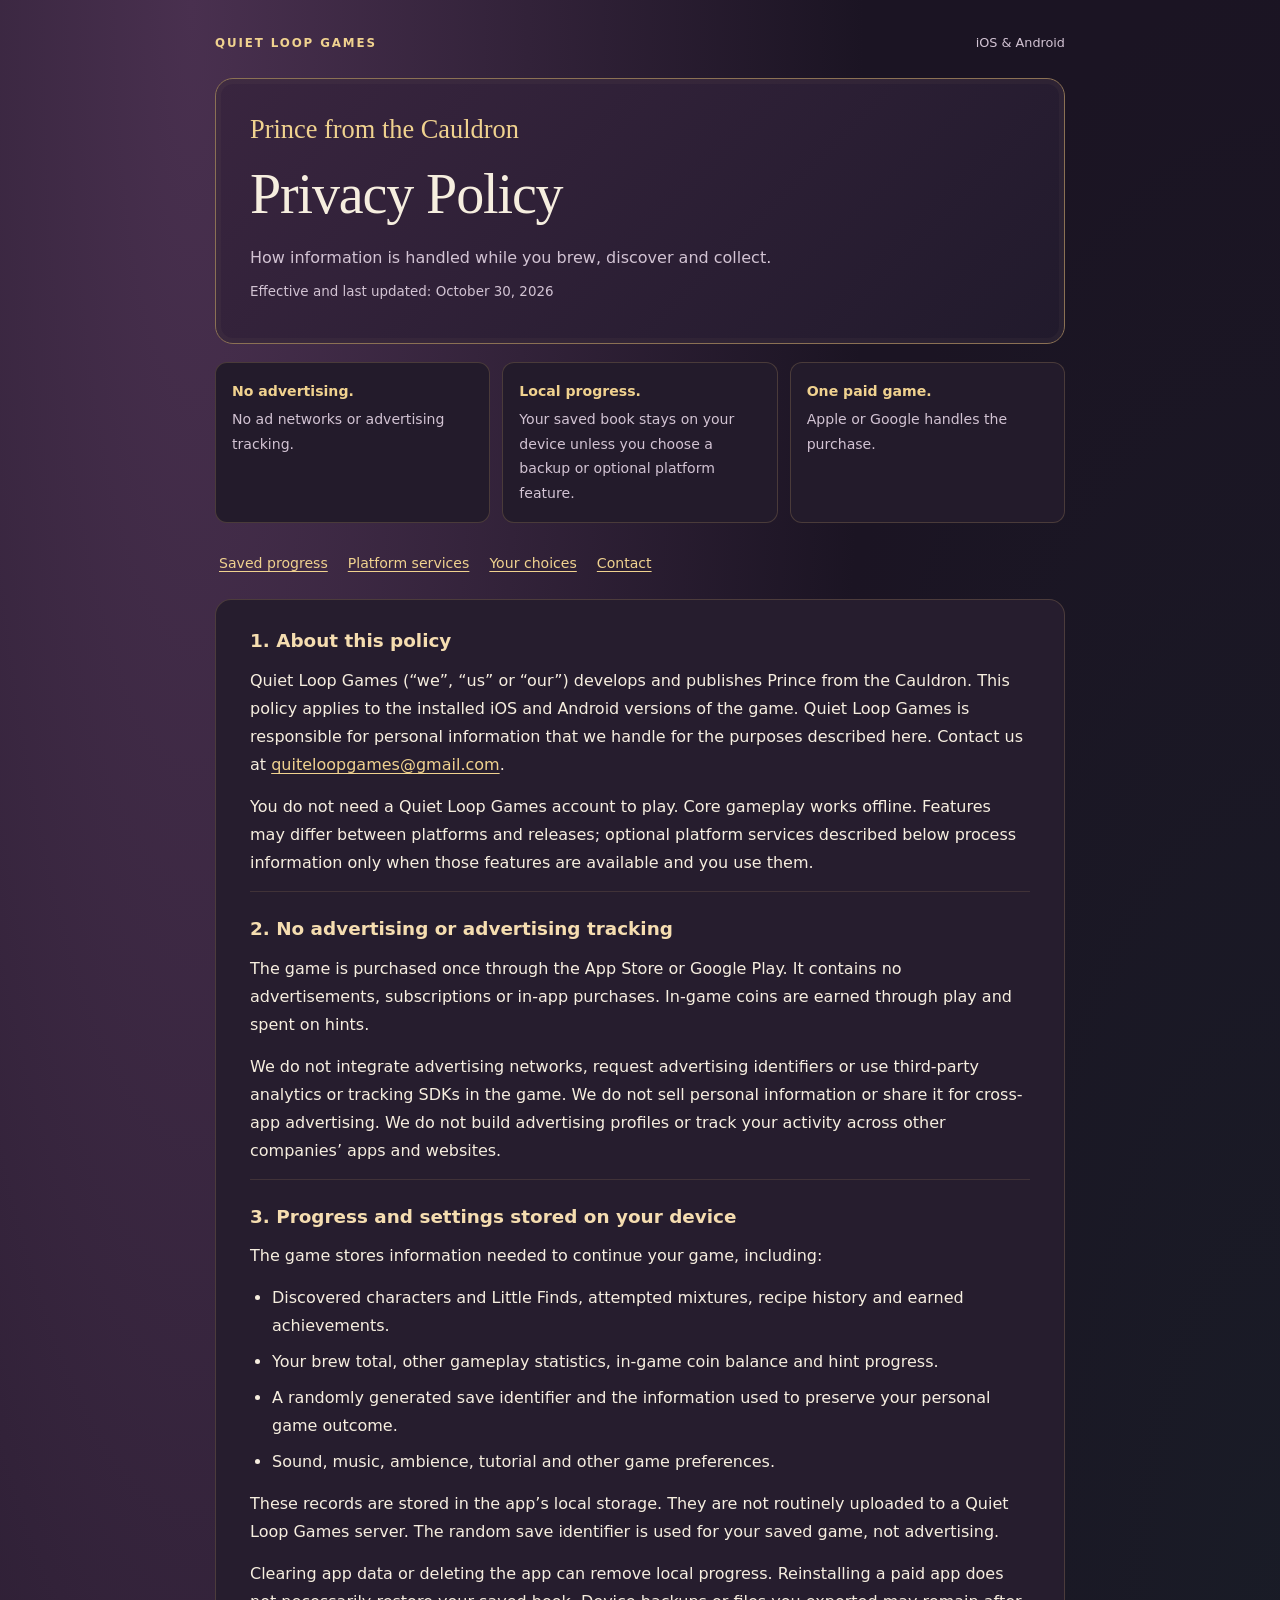
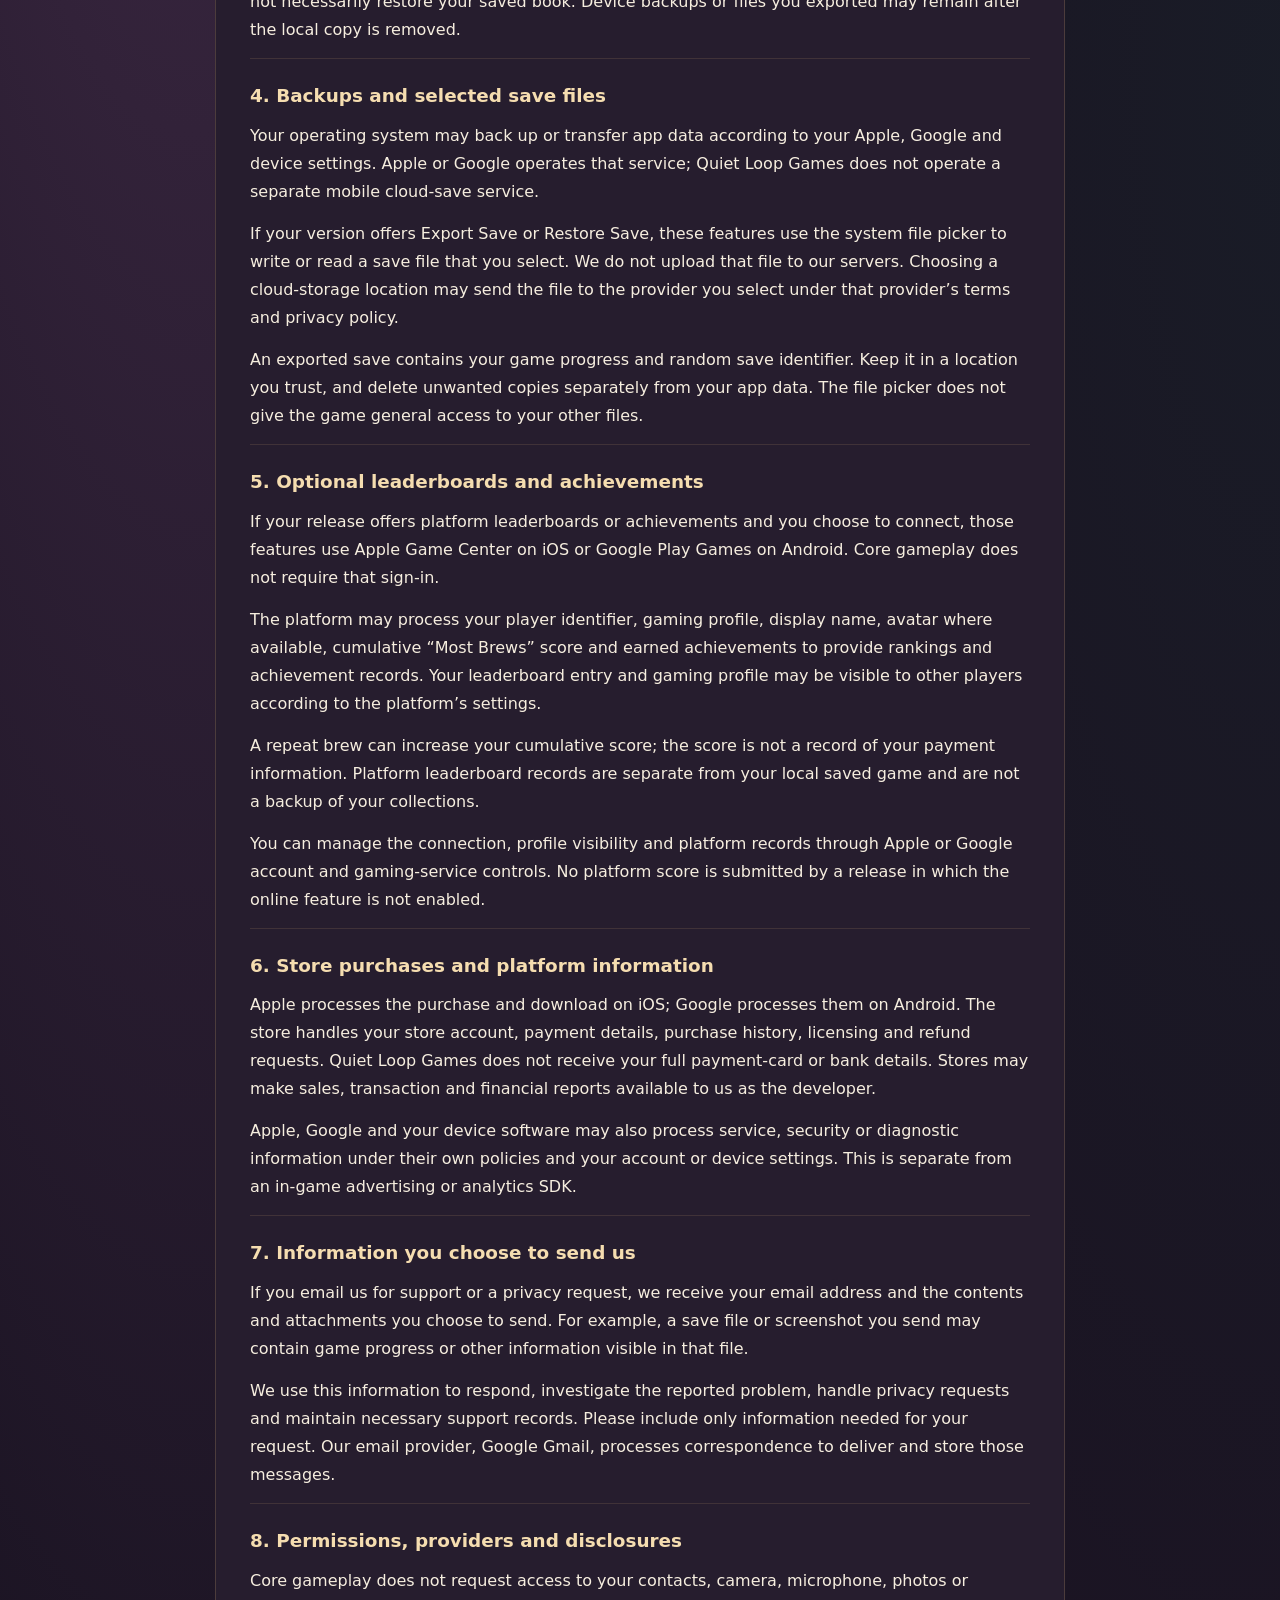
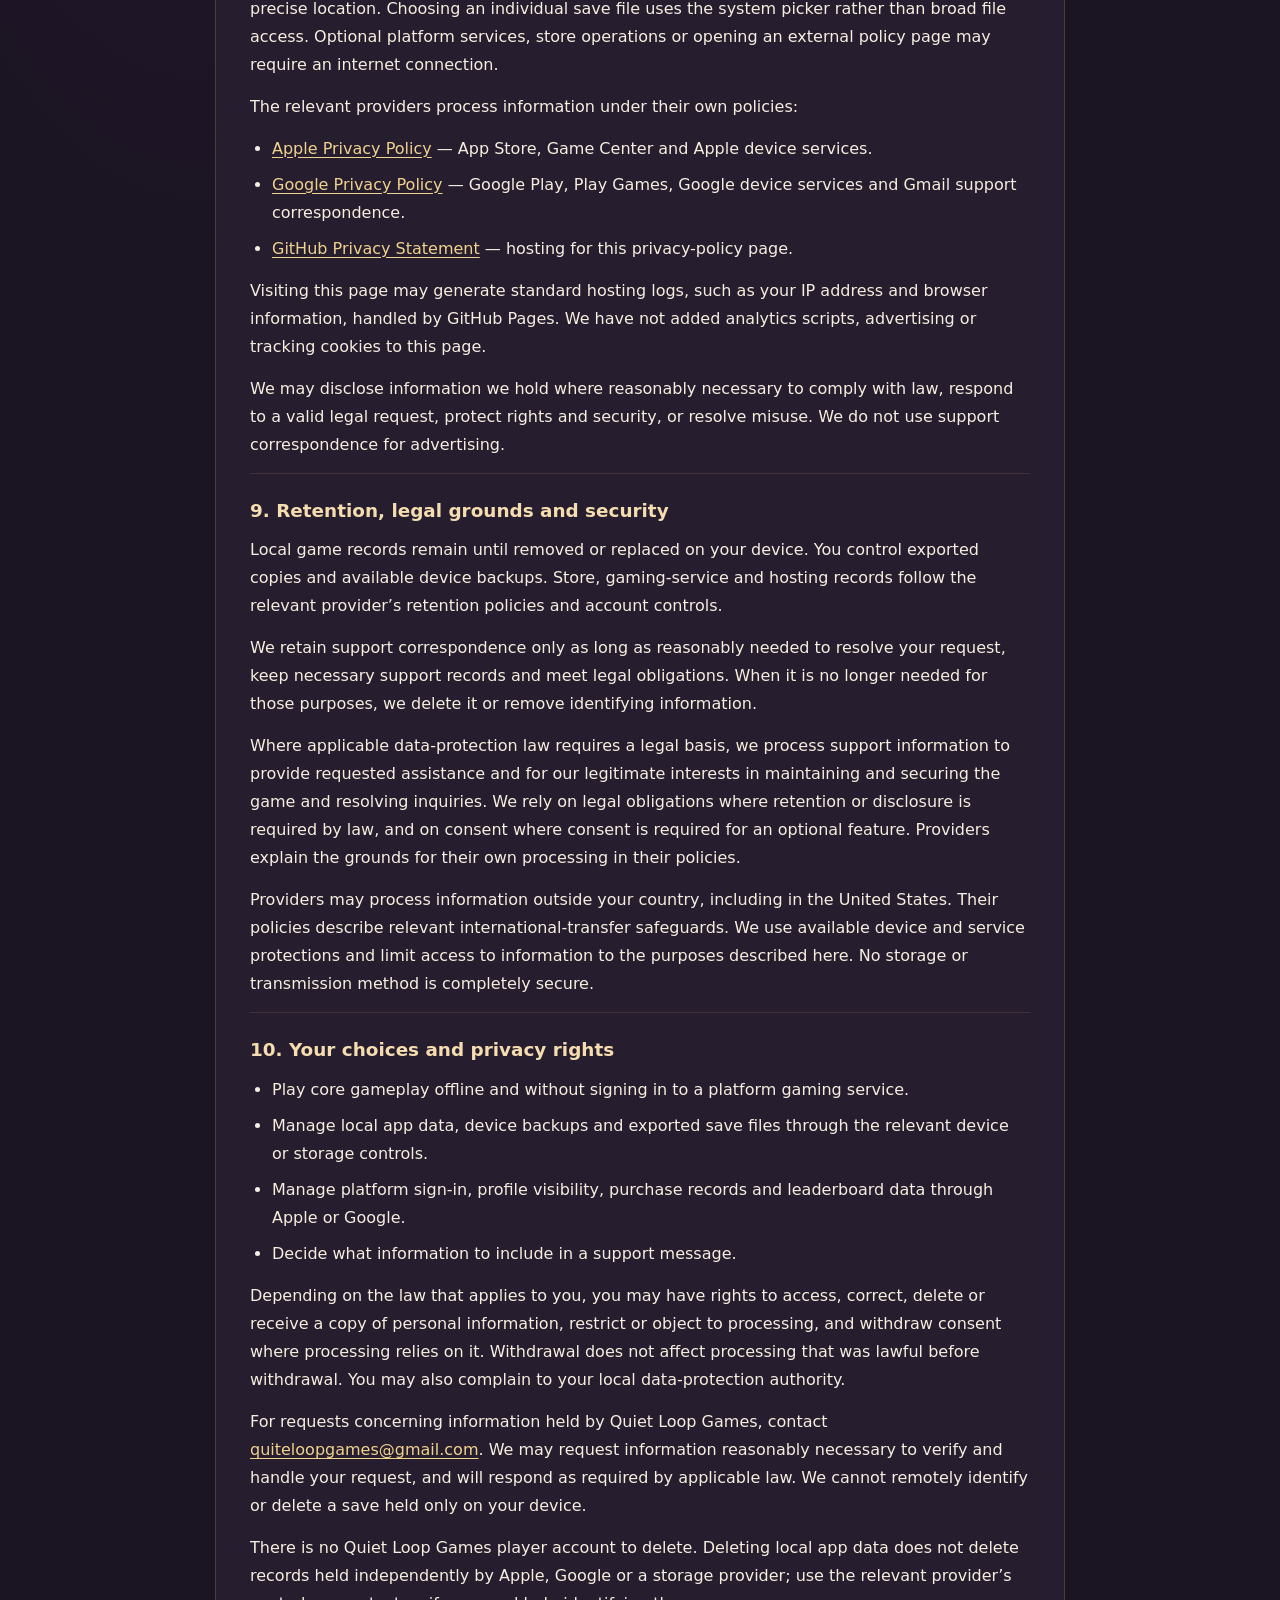
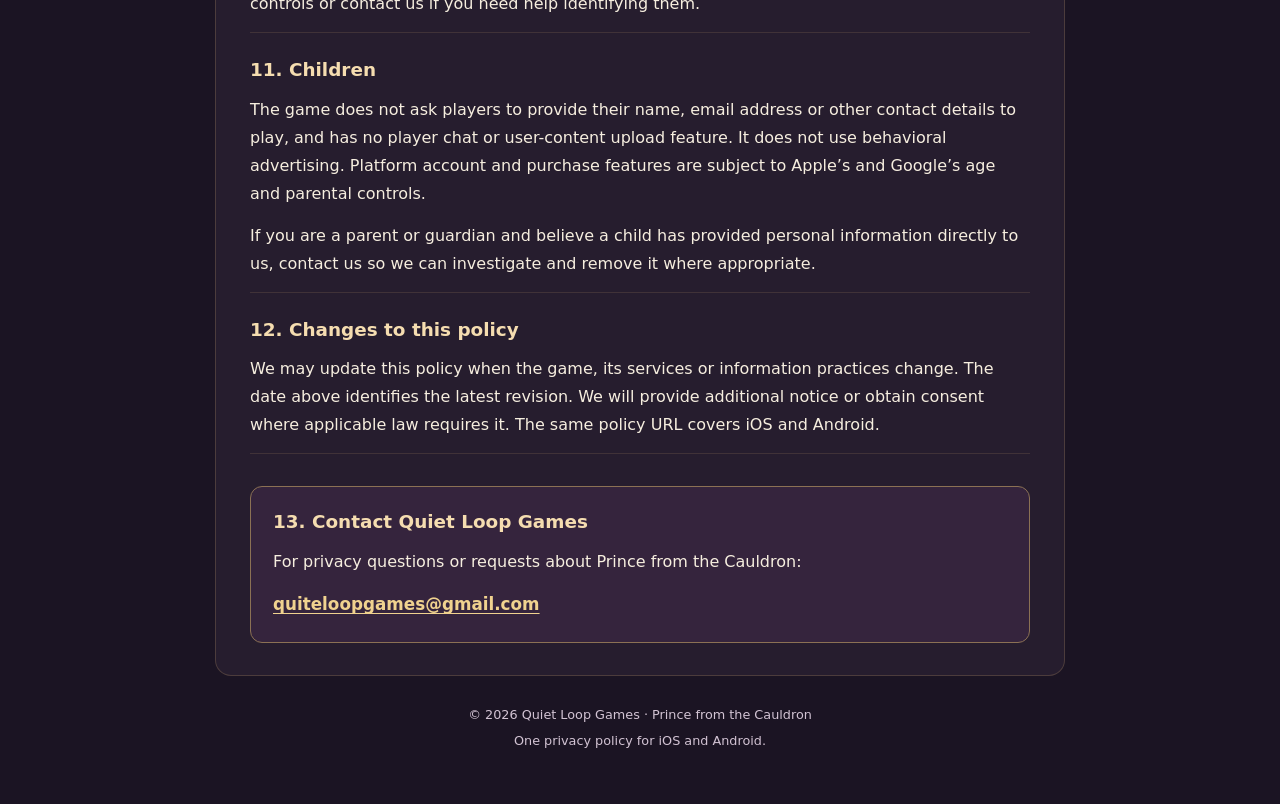
==== prince-from-the-cauldron/privacy/index.html @ 8b56355d "Add shared iOS and Android privacy policy for Prince from the Cauldron" ====
<!doctype html>
<html lang="en">
<head>
  <meta charset="utf-8">
  <meta name="viewport" content="width=device-width, initial-scale=1">
  <meta name="theme-color" content="#1b1423">
  <meta name="description" content="Privacy Policy for Prince from the Cauldron on iOS and Android by Quiet Loop Games. A paid, ad-free game with local progress and optional platform services.">
  <link rel="canonical" href="https://quietloopgames.github.io/prince-from-the-cauldron/privacy/">
  <title>Prince from the Cauldron — Privacy Policy</title>
  <style>
    :root{color-scheme:dark;--bg:#1b1423;--panel:#281c32;--ink:#f6eedf;--muted:#d2c3d3;--gold:#f0d28f;--line:#8b7154;font-family:system-ui,-apple-system,BlinkMacSystemFont,"Segoe UI",sans-serif;font-synthesis:none}
    *{box-sizing:border-box}html{scroll-behavior:smooth;scroll-padding-top:20px}body{margin:0;background:radial-gradient(ellipse at 15% 0,#49304f 0,transparent 42rem),radial-gradient(ellipse at 100% 30%,#123b3533 0,transparent 35rem),var(--bg);color:var(--ink);line-height:1.75}
    a{color:var(--gold);text-underline-offset:.2em;overflow-wrap:anywhere}a:hover{color:#fff1ca}a:focus-visible{outline:3px solid #9ce7cc;outline-offset:5px;border-radius:3px}.skip{position:absolute;top:8px;left:16px;transform:translateY(-170%);padding:8px 14px;background:var(--panel);z-index:2}.skip:focus{transform:translateY(0)}
    main{width:min(850px,calc(100% - 32px));margin:auto;padding:32px 0 48px}.top{display:flex;justify-content:space-between;align-items:center;gap:16px;margin-bottom:24px}.studio{font-size:.74rem;letter-spacing:.16em;font-weight:750;text-decoration:none}.platform{color:var(--muted);font-size:.8rem;white-space:nowrap}
    header{padding:32px 34px;border:1px solid var(--line);border-radius:18px;background:linear-gradient(135deg,#39253f,#211a2c);box-shadow:inset 0 0 0 5px #f0d28f08}.game{font-family:Georgia,"Times New Roman",serif;font-size:clamp(1.2rem,4.5vw,1.65rem);color:var(--gold);margin:0 0 16px;line-height:1.4}h1{font-family:Georgia,"Times New Roman",serif;font-size:clamp(2.1rem,7vw,3.5rem);font-weight:500;line-height:1.1;margin:0 0 18px;letter-spacing:-.02em}header p{margin:8px 0;color:var(--muted)}.meta{font-size:.84rem}.summary{display:grid;grid-template-columns:repeat(3,1fr);gap:12px;margin:18px 0}.summary p{margin:0;padding:16px;border:1px solid #8b715460;border-radius:12px;background:#231b2b;color:var(--muted);font-size:.88rem}.summary strong{display:block;color:var(--gold);margin-bottom:3px}
    nav{display:flex;flex-wrap:wrap;gap:6px 20px;padding:10px 4px 24px;font-size:.88rem}article{padding:4px 34px 32px;border:1px solid #8b715460;border-radius:16px;background:#261d2e}section{padding-top:24px}section+section{margin-top:8px;border-top:1px solid #8b715440}h2{color:#f5ddb0;font-size:1.15rem;line-height:1.45;margin:0 0 12px}p,ul{margin:0 0 14px}ul{padding-left:22px}li{margin-bottom:8px}.note{padding:15px 18px;border-left:3px solid #8bceb7;background:#19372d80;border-radius:0 8px 8px 0}.contact{margin-top:8px;padding:22px;border:1px solid var(--line);border-radius:12px;background:#35243d}.email{font-size:1.05rem;font-weight:700}footer{font-size:.8rem;color:var(--muted);text-align:center;padding:24px 0 0}footer p{margin:4px 0}
    @media(max-width:560px){main{padding-top:20px}.top{align-items:flex-start}.studio{font-size:.65rem;letter-spacing:.11em}.platform{font-size:.72rem}header{padding:26px 22px}.summary{grid-template-columns:1fr;gap:8px}.summary p{padding:12px 16px}.summary strong{display:inline;margin-right:6px}article{padding:0 22px 26px}.contact{padding:18px}}
    @media(prefers-reduced-motion:reduce){html{scroll-behavior:auto}}
    @media print{:root{color-scheme:light}body{background:#fff;color:#111}main{width:100%;padding:0}header,article,.summary p,.contact{background:#fff;border-color:#777;box-shadow:none}h1,h2,a,.game,.summary strong,header p,.summary p,footer,.platform{color:#111}nav,.skip{display:none}.note{background:#fff;border-color:#777}section{break-inside:avoid}}
  </style>
</head>
<body>
<a class="skip" href="#content">Skip to policy</a>
<main>
  <div class="top"><a class="studio" href="https://quietloopgames.github.io/">QUIET LOOP GAMES</a><span class="platform">iOS &amp; Android</span></div>
  <header>
    <p class="game">Prince from the Cauldron</p>
    <h1>Privacy Policy</h1>
    <p>How information is handled while you brew, discover and collect.</p>
    <p class="meta">Effective and last updated: <time datetime="2026-10-30">October 30, 2026</time></p>
  </header>
  <div class="summary" aria-label="Privacy at a glance">
    <p><strong>No advertising.</strong>No ad networks or advertising tracking.</p>
    <p><strong>Local progress.</strong>Your saved book stays on your device unless you choose a backup or optional platform feature.</p>
    <p><strong>One paid game.</strong>Apple or Google handles the purchase.</p>
  </div>
  <nav aria-label="Policy topics">
    <a href="#local">Saved progress</a><a href="#platforms">Platform services</a><a href="#choices">Your choices</a><a href="#contact">Contact</a>
  </nav>
  <article id="content">
    <section id="scope">
      <h2>1. About this policy</h2>
      <p>Quiet Loop Games (“we”, “us” or “our”) develops and publishes Prince from the Cauldron. This policy applies to the installed iOS and Android versions of the game. Quiet Loop Games is responsible for personal information that we handle for the purposes described here. Contact us at <a href="mailto:quiteloopgames@gmail.com">quiteloopgames@gmail.com</a>.</p>
      <p>You do not need a Quiet Loop Games account to play. Core gameplay works offline. Features may differ between platforms and releases; optional platform services described below process information only when those features are available and you use them.</p>
    </section>
    <section id="ads">
      <h2>2. No advertising or advertising tracking</h2>
      <p>The game is purchased once through the App Store or Google Play. It contains no advertisements, subscriptions or in-app purchases. In-game coins are earned through play and spent on hints.</p>
      <p>We do not integrate advertising networks, request advertising identifiers or use third-party analytics or tracking SDKs in the game. We do not sell personal information or share it for cross-app advertising. We do not build advertising profiles or track your activity across other companies’ apps and websites.</p>
    </section>
    <section id="local">
      <h2>3. Progress and settings stored on your device</h2>
      <p>The game stores information needed to continue your game, including:</p>
      <ul>
        <li>Discovered characters and Little Finds, attempted mixtures, recipe history and earned achievements.</li>
        <li>Your brew total, other gameplay statistics, in-game coin balance and hint progress.</li>
        <li>A randomly generated save identifier and the information used to preserve your personal game outcome.</li>
        <li>Sound, music, ambience, tutorial and other game preferences.</li>
      </ul>
      <p>These records are stored in the app’s local storage. They are not routinely uploaded to a Quiet Loop Games server. The random save identifier is used for your saved game, not advertising.</p>
      <p>Clearing app data or deleting the app can remove local progress. Reinstalling a paid app does not necessarily restore your saved book. Device backups or files you exported may remain after the local copy is removed.</p>
    </section>
    <section id="backups">
      <h2>4. Backups and selected save files</h2>
      <p>Your operating system may back up or transfer app data according to your Apple, Google and device settings. Apple or Google operates that service; Quiet Loop Games does not operate a separate mobile cloud-save service.</p>
      <p>If your version offers Export Save or Restore Save, these features use the system file picker to write or read a save file that you select. We do not upload that file to our servers. Choosing a cloud-storage location may send the file to the provider you select under that provider’s terms and privacy policy.</p>
      <p>An exported save contains your game progress and random save identifier. Keep it in a location you trust, and delete unwanted copies separately from your app data. The file picker does not give the game general access to your other files.</p>
    </section>
    <section id="platforms">
      <h2>5. Optional leaderboards and achievements</h2>
      <p>If your release offers platform leaderboards or achievements and you choose to connect, those features use Apple Game Center on iOS or Google Play Games on Android. Core gameplay does not require that sign-in.</p>
      <p>The platform may process your player identifier, gaming profile, display name, avatar where available, cumulative “Most Brews” score and earned achievements to provide rankings and achievement records. Your leaderboard entry and gaming profile may be visible to other players according to the platform’s settings.</p>
      <p>A repeat brew can increase your cumulative score; the score is not a record of your payment information. Platform leaderboard records are separate from your local saved game and are not a backup of your collections.</p>
      <p>You can manage the connection, profile visibility and platform records through Apple or Google account and gaming-service controls. No platform score is submitted by a release in which the online feature is not enabled.</p>
    </section>
    <section id="purchases">
      <h2>6. Store purchases and platform information</h2>
      <p>Apple processes the purchase and download on iOS; Google processes them on Android. The store handles your store account, payment details, purchase history, licensing and refund requests. Quiet Loop Games does not receive your full payment-card or bank details. Stores may make sales, transaction and financial reports available to us as the developer.</p>
      <p>Apple, Google and your device software may also process service, security or diagnostic information under their own policies and your account or device settings. This is separate from an in-game advertising or analytics SDK.</p>
    </section>
    <section id="support">
      <h2>7. Information you choose to send us</h2>
      <p>If you email us for support or a privacy request, we receive your email address and the contents and attachments you choose to send. For example, a save file or screenshot you send may contain game progress or other information visible in that file.</p>
      <p>We use this information to respond, investigate the reported problem, handle privacy requests and maintain necessary support records. Please include only information needed for your request. Our email provider, Google Gmail, processes correspondence to deliver and store those messages.</p>
    </section>
    <section id="providers">
      <h2>8. Permissions, providers and disclosures</h2>
      <p>Core gameplay does not request access to your contacts, camera, microphone, photos or precise location. Choosing an individual save file uses the system picker rather than broad file access. Optional platform services, store operations or opening an external policy page may require an internet connection.</p>
      <p>The relevant providers process information under their own policies:</p>
      <ul>
        <li><a href="https://www.apple.com/legal/privacy/">Apple Privacy Policy</a> — App Store, Game Center and Apple device services.</li>
        <li><a href="https://policies.google.com/privacy">Google Privacy Policy</a> — Google Play, Play Games, Google device services and Gmail support correspondence.</li>
        <li><a href="https://docs.github.com/en/site-policy/privacy-policies/github-general-privacy-statement">GitHub Privacy Statement</a> — hosting for this privacy-policy page.</li>
      </ul>
      <p>Visiting this page may generate standard hosting logs, such as your IP address and browser information, handled by GitHub Pages. We have not added analytics scripts, advertising or tracking cookies to this page.</p>
      <p>We may disclose information we hold where reasonably necessary to comply with law, respond to a valid legal request, protect rights and security, or resolve misuse. We do not use support correspondence for advertising.</p>
    </section>
    <section id="retention">
      <h2>9. Retention, legal grounds and security</h2>
      <p>Local game records remain until removed or replaced on your device. You control exported copies and available device backups. Store, gaming-service and hosting records follow the relevant provider’s retention policies and account controls.</p>
      <p>We retain support correspondence only as long as reasonably needed to resolve your request, keep necessary support records and meet legal obligations. When it is no longer needed for those purposes, we delete it or remove identifying information.</p>
      <p>Where applicable data-protection law requires a legal basis, we process support information to provide requested assistance and for our legitimate interests in maintaining and securing the game and resolving inquiries. We rely on legal obligations where retention or disclosure is required by law, and on consent where consent is required for an optional feature. Providers explain the grounds for their own processing in their policies.</p>
      <p>Providers may process information outside your country, including in the United States. Their policies describe relevant international-transfer safeguards. We use available device and service protections and limit access to information to the purposes described here. No storage or transmission method is completely secure.</p>
    </section>
    <section id="choices">
      <h2>10. Your choices and privacy rights</h2>
      <ul>
        <li>Play core gameplay offline and without signing in to a platform gaming service.</li>
        <li>Manage local app data, device backups and exported save files through the relevant device or storage controls.</li>
        <li>Manage platform sign-in, profile visibility, purchase records and leaderboard data through Apple or Google.</li>
        <li>Decide what information to include in a support message.</li>
      </ul>
      <p>Depending on the law that applies to you, you may have rights to access, correct, delete or receive a copy of personal information, restrict or object to processing, and withdraw consent where processing relies on it. Withdrawal does not affect processing that was lawful before withdrawal. You may also complain to your local data-protection authority.</p>
      <p>For requests concerning information held by Quiet Loop Games, contact <a href="mailto:quiteloopgames@gmail.com?subject=Prince%20from%20the%20Cauldron%20Privacy%20Request">quiteloopgames@gmail.com</a>. We may request information reasonably necessary to verify and handle your request, and will respond as required by applicable law. We cannot remotely identify or delete a save held only on your device.</p>
      <p>There is no Quiet Loop Games player account to delete. Deleting local app data does not delete records held independently by Apple, Google or a storage provider; use the relevant provider’s controls or contact us if you need help identifying them.</p>
    </section>
    <section id="children">
      <h2>11. Children</h2>
      <p>The game does not ask players to provide their name, email address or other contact details to play, and has no player chat or user-content upload feature. It does not use behavioral advertising. Platform account and purchase features are subject to Apple’s and Google’s age and parental controls.</p>
      <p>If you are a parent or guardian and believe a child has provided personal information directly to us, contact us so we can investigate and remove it where appropriate.</p>
    </section>
    <section id="changes">
      <h2>12. Changes to this policy</h2>
      <p>We may update this policy when the game, its services or information practices change. The date above identifies the latest revision. We will provide additional notice or obtain consent where applicable law requires it. The same policy URL covers iOS and Android.</p>
    </section>
    <section id="contact">
      <div class="contact">
        <h2>13. Contact Quiet Loop Games</h2>
        <p>For privacy questions or requests about Prince from the Cauldron:</p>
        <a class="email" href="mailto:quiteloopgames@gmail.com?subject=Prince%20from%20the%20Cauldron%20Privacy%20Request">quiteloopgames@gmail.com</a>
      </div>
    </section>
  </article>
  <footer>
    <p>© 2026 Quiet Loop Games · Prince from the Cauldron</p>
    <p>One privacy policy for iOS and Android.</p>
  </footer>
</main>
</body>
</html>
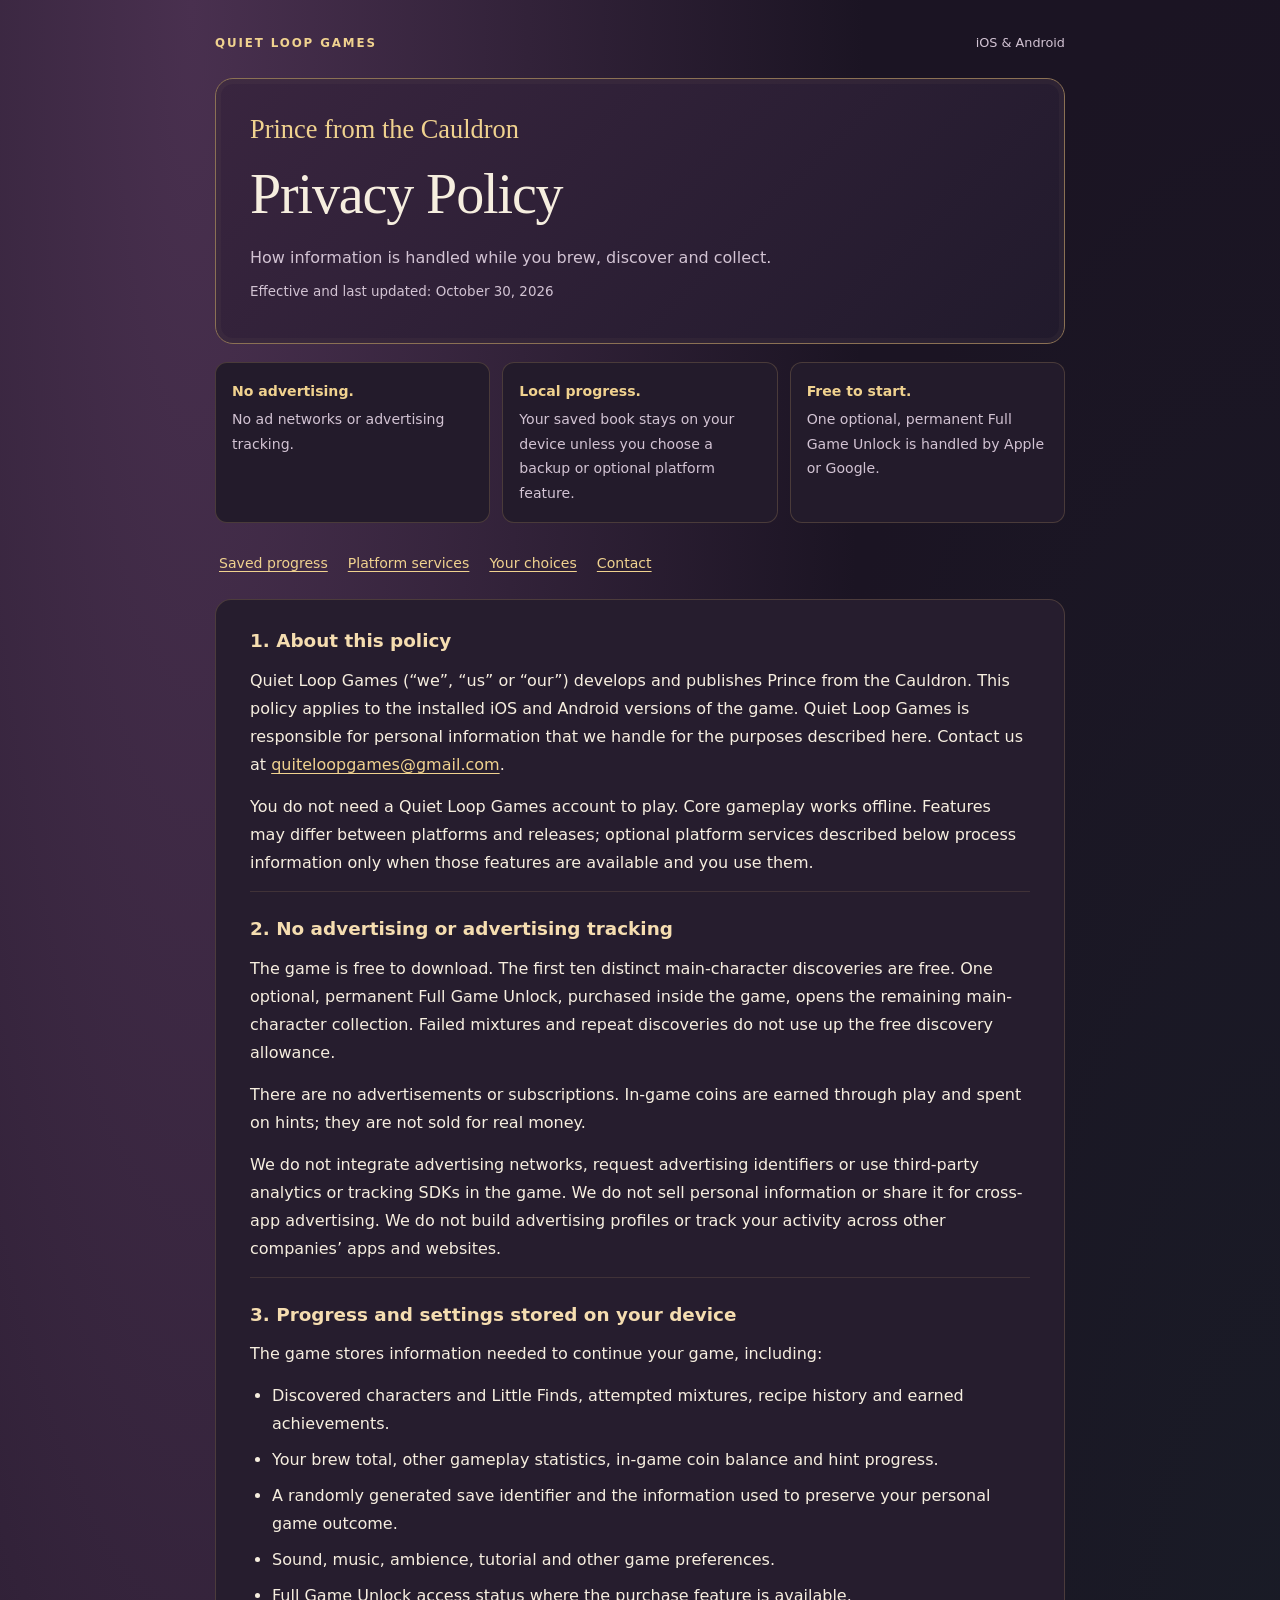
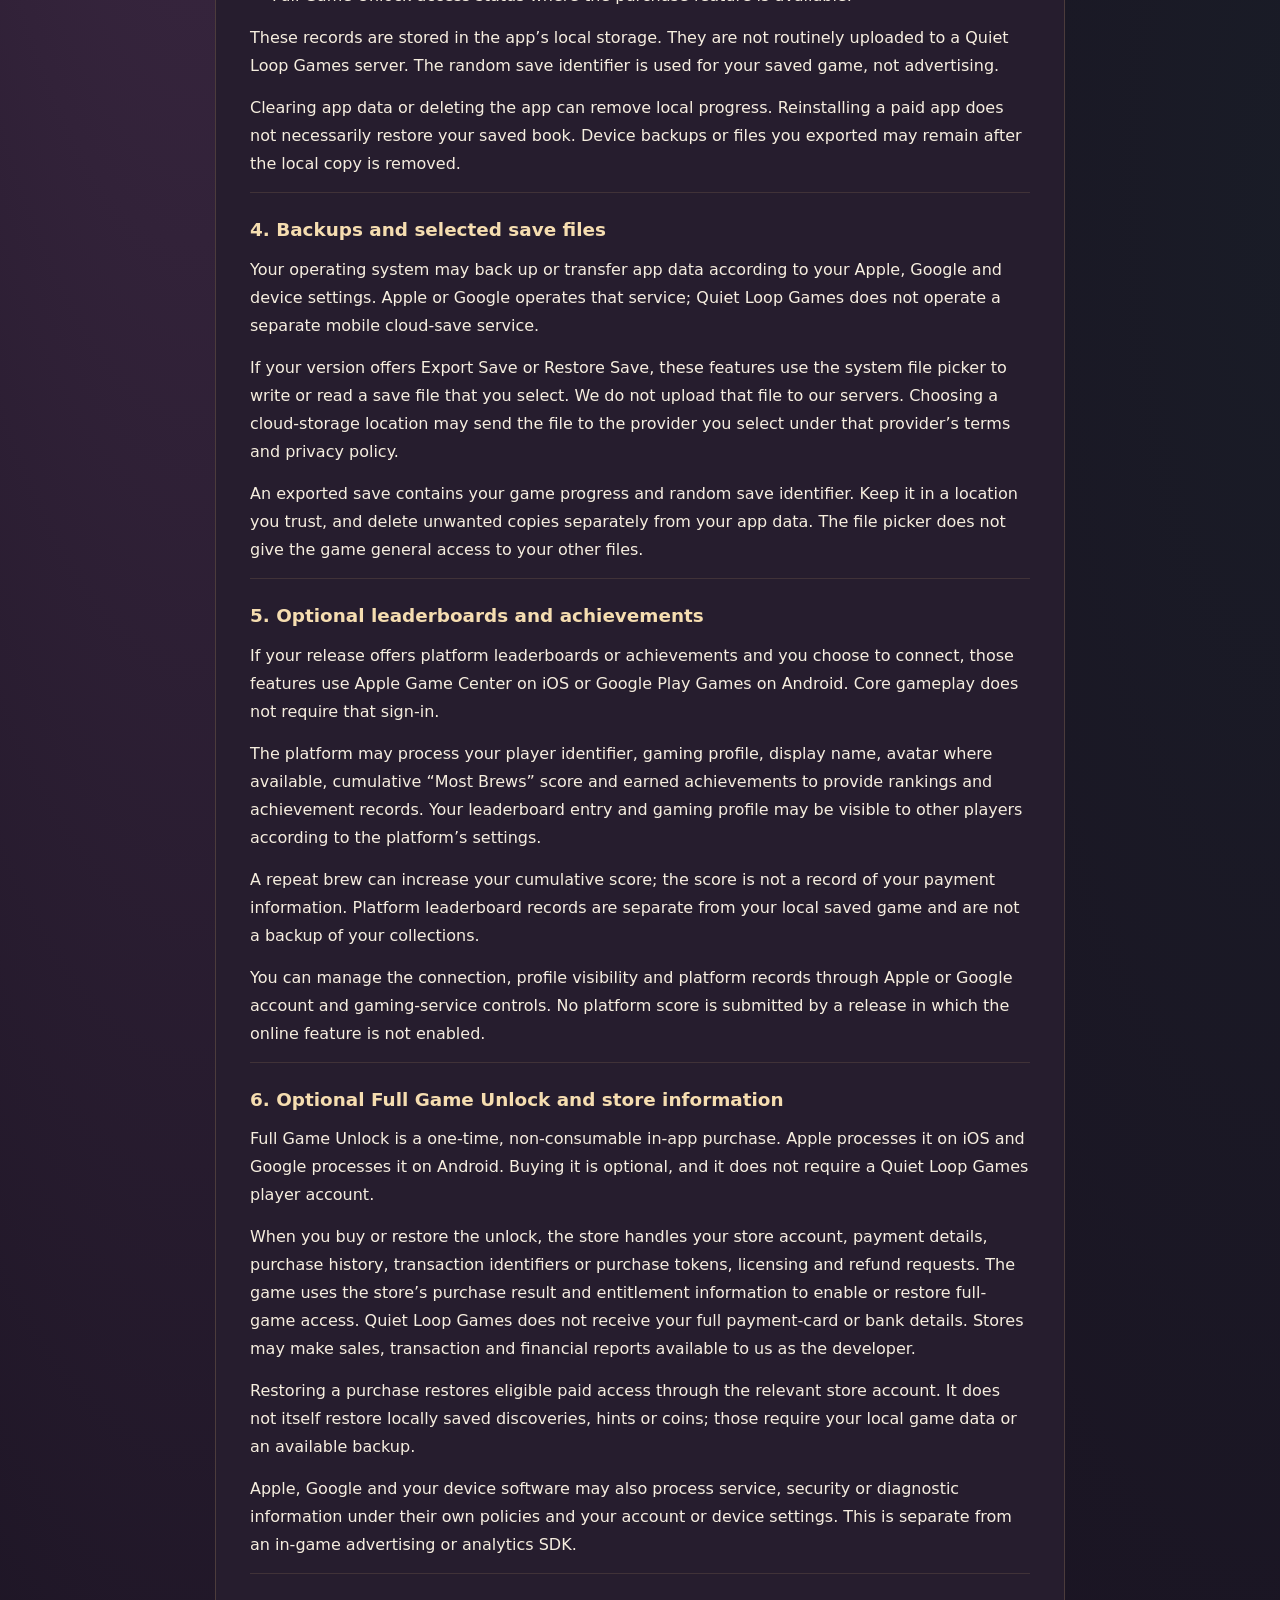
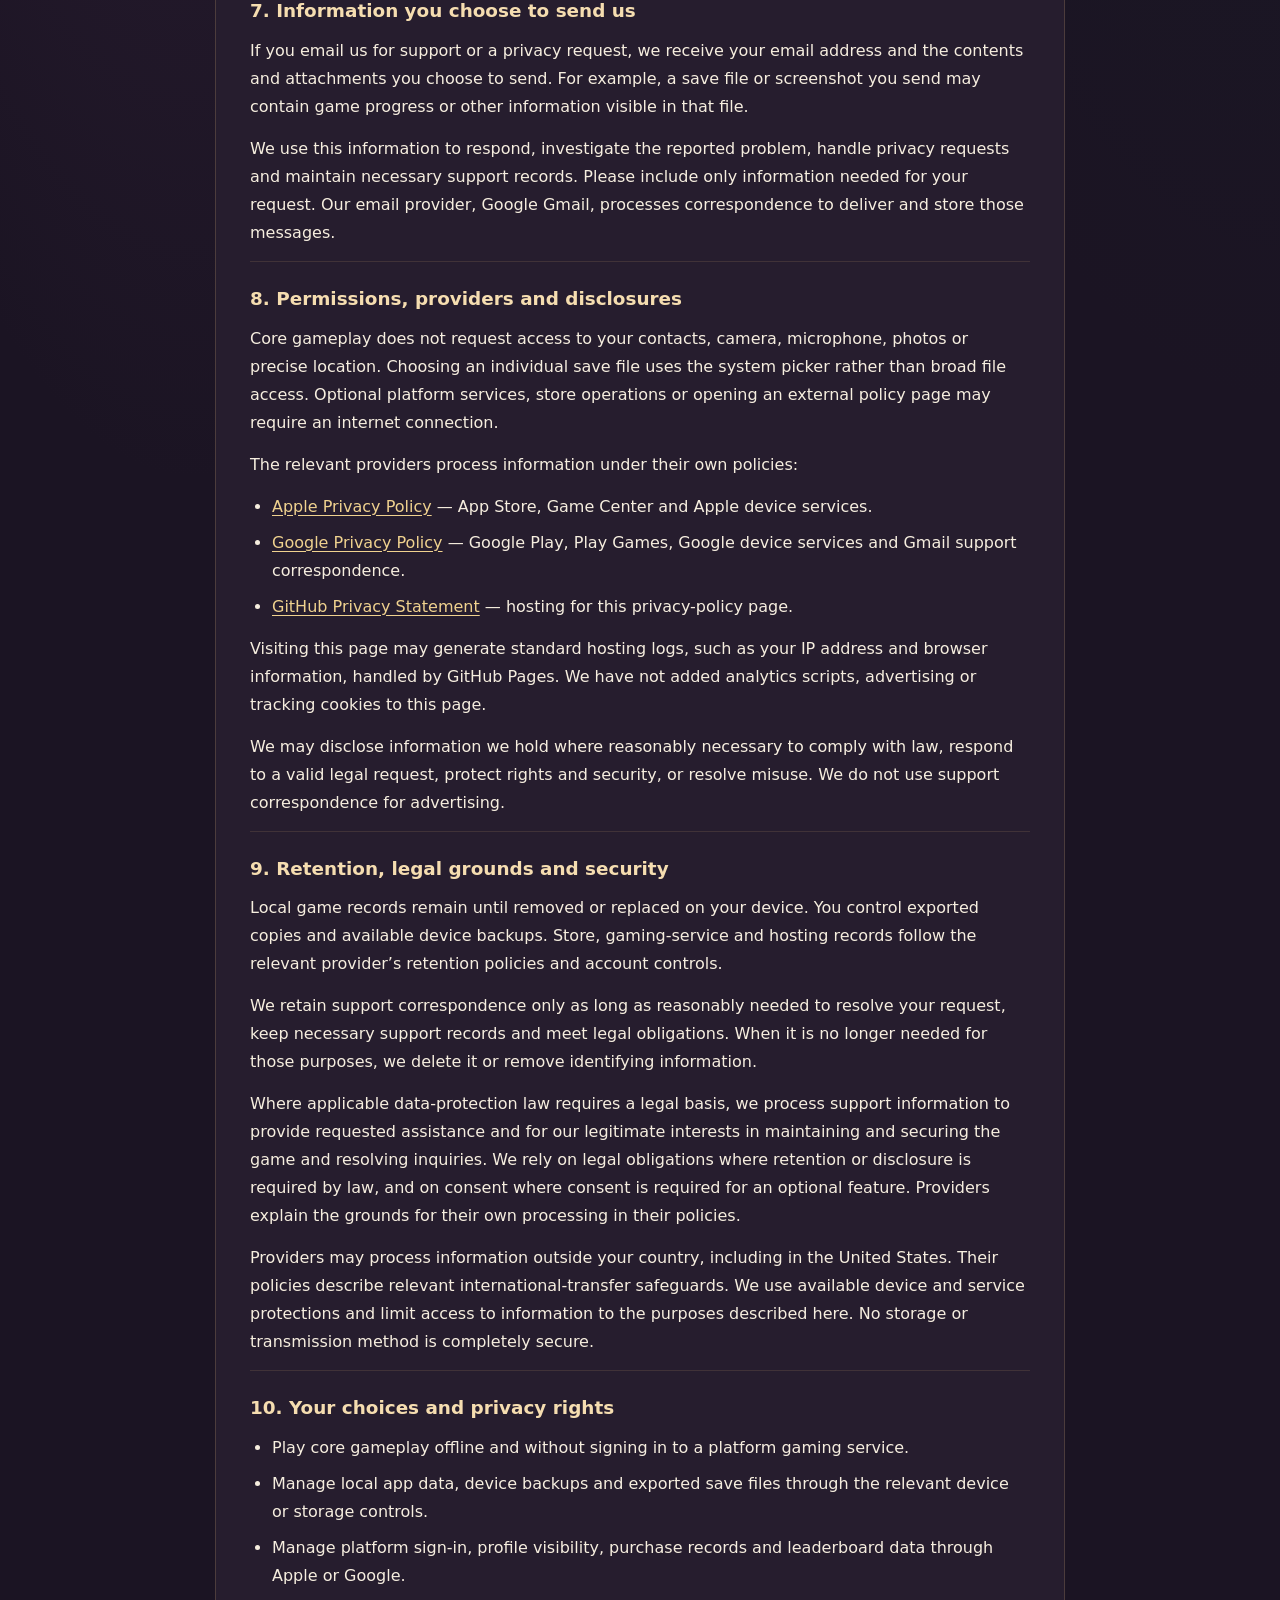
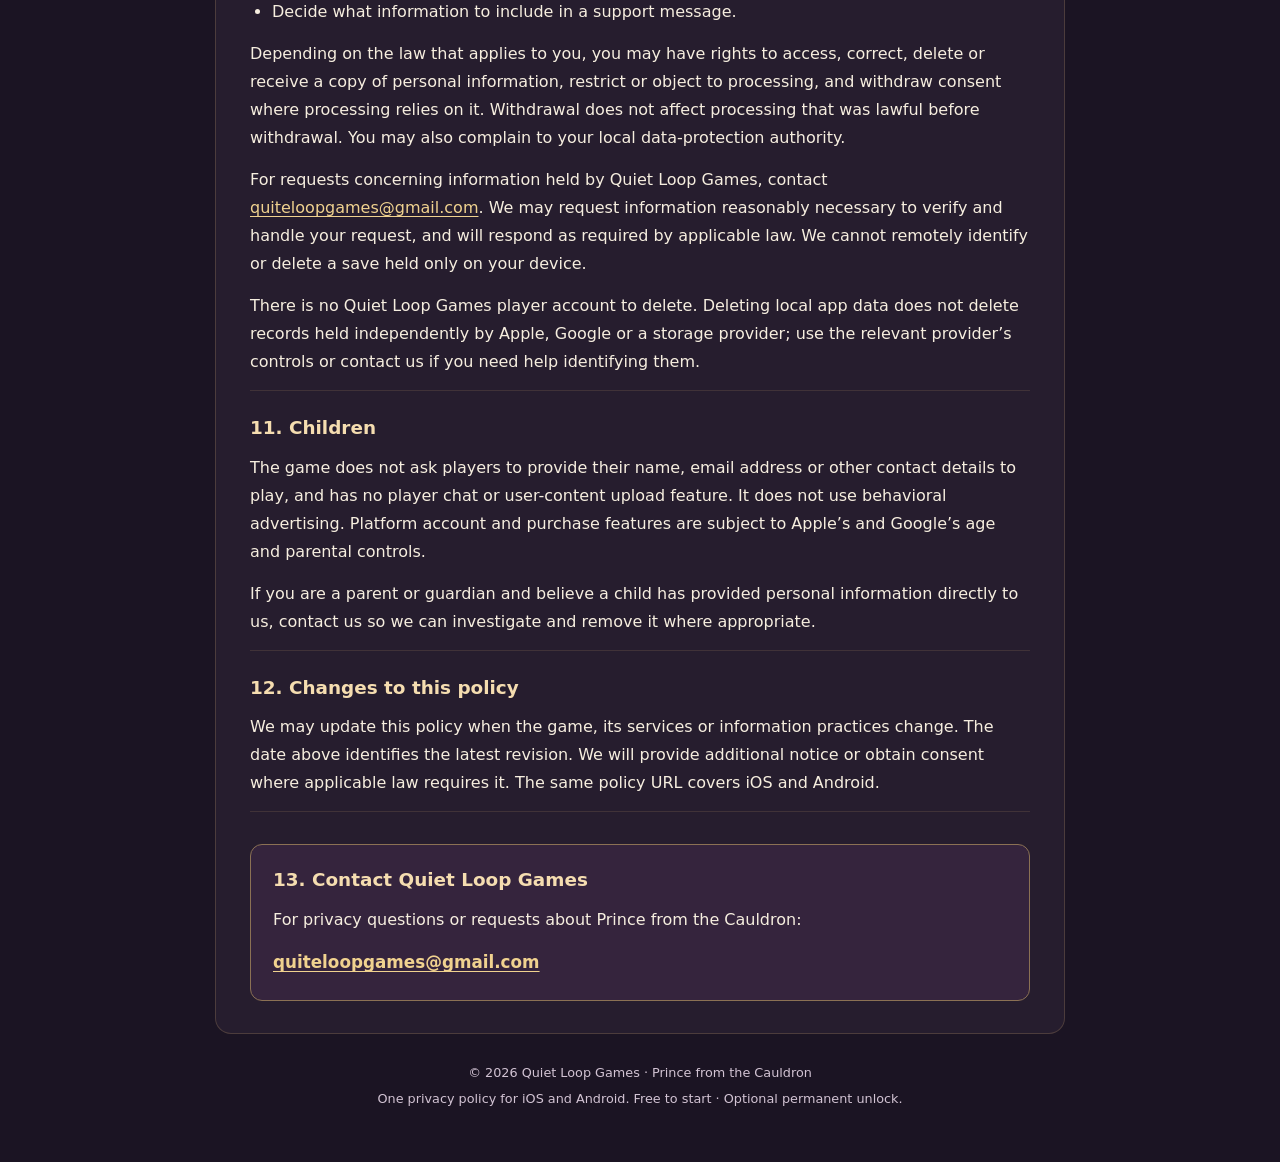
==== commit 98df70ff: "Clarify ten free discoveries and optional permanent Full Game Unlock" ====
--- a/prince-from-the-cauldron/privacy/index.html
+++ b/prince-from-the-cauldron/privacy/index.html
@@ -4,7 +4,7 @@
   <meta charset="utf-8">
   <meta name="viewport" content="width=device-width, initial-scale=1">
   <meta name="theme-color" content="#1b1423">
-  <meta name="description" content="Privacy Policy for Prince from the Cauldron on iOS and Android by Quiet Loop Games. A paid, ad-free game with local progress and optional platform services.">
+  <meta name="description" content="Privacy Policy for Prince from the Cauldron on iOS and Android by Quiet Loop Games. Free to start with a one-time Full Game Unlock, no ads, local progress and optional platform services.">
   <link rel="canonical" href="https://quietloopgames.github.io/prince-from-the-cauldron/privacy/">
   <title>Prince from the Cauldron — Privacy Policy</title>
   <style>
@@ -32,7 +32,7 @@
   <div class="summary" aria-label="Privacy at a glance">
     <p><strong>No advertising.</strong>No ad networks or advertising tracking.</p>
     <p><strong>Local progress.</strong>Your saved book stays on your device unless you choose a backup or optional platform feature.</p>
-    <p><strong>One paid game.</strong>Apple or Google handles the purchase.</p>
+    <p><strong>Free to start.</strong>One optional, permanent Full Game Unlock is handled by Apple or Google.</p>
   </div>
   <nav aria-label="Policy topics">
     <a href="#local">Saved progress</a><a href="#platforms">Platform services</a><a href="#choices">Your choices</a><a href="#contact">Contact</a>
@@ -45,7 +45,8 @@
     </section>
     <section id="ads">
       <h2>2. No advertising or advertising tracking</h2>
-      <p>The game is purchased once through the App Store or Google Play. It contains no advertisements, subscriptions or in-app purchases. In-game coins are earned through play and spent on hints.</p>
+      <p>The game is free to download. The first ten distinct main-character discoveries are free. One optional, permanent Full Game Unlock, purchased inside the game, opens the remaining main-character collection. Failed mixtures and repeat discoveries do not use up the free discovery allowance.</p>
+      <p>There are no advertisements or subscriptions. In-game coins are earned through play and spent on hints; they are not sold for real money.</p>
       <p>We do not integrate advertising networks, request advertising identifiers or use third-party analytics or tracking SDKs in the game. We do not sell personal information or share it for cross-app advertising. We do not build advertising profiles or track your activity across other companies’ apps and websites.</p>
     </section>
     <section id="local">
@@ -56,6 +57,7 @@
         <li>Your brew total, other gameplay statistics, in-game coin balance and hint progress.</li>
         <li>A randomly generated save identifier and the information used to preserve your personal game outcome.</li>
         <li>Sound, music, ambience, tutorial and other game preferences.</li>
+        <li>Full Game Unlock access status where the purchase feature is available.</li>
       </ul>
       <p>These records are stored in the app’s local storage. They are not routinely uploaded to a Quiet Loop Games server. The random save identifier is used for your saved game, not advertising.</p>
       <p>Clearing app data or deleting the app can remove local progress. Reinstalling a paid app does not necessarily restore your saved book. Device backups or files you exported may remain after the local copy is removed.</p>
@@ -74,8 +76,10 @@
       <p>You can manage the connection, profile visibility and platform records through Apple or Google account and gaming-service controls. No platform score is submitted by a release in which the online feature is not enabled.</p>
     </section>
     <section id="purchases">
-      <h2>6. Store purchases and platform information</h2>
-      <p>Apple processes the purchase and download on iOS; Google processes them on Android. The store handles your store account, payment details, purchase history, licensing and refund requests. Quiet Loop Games does not receive your full payment-card or bank details. Stores may make sales, transaction and financial reports available to us as the developer.</p>
+      <h2>6. Optional Full Game Unlock and store information</h2>
+      <p>Full Game Unlock is a one-time, non-consumable in-app purchase. Apple processes it on iOS and Google processes it on Android. Buying it is optional, and it does not require a Quiet Loop Games player account.</p>
+      <p>When you buy or restore the unlock, the store handles your store account, payment details, purchase history, transaction identifiers or purchase tokens, licensing and refund requests. The game uses the store’s purchase result and entitlement information to enable or restore full-game access. Quiet Loop Games does not receive your full payment-card or bank details. Stores may make sales, transaction and financial reports available to us as the developer.</p>
+      <p>Restoring a purchase restores eligible paid access through the relevant store account. It does not itself restore locally saved discoveries, hints or coins; those require your local game data or an available backup.</p>
       <p>Apple, Google and your device software may also process service, security or diagnostic information under their own policies and your account or device settings. This is separate from an in-game advertising or analytics SDK.</p>
     </section>
     <section id="support">
@@ -133,7 +137,7 @@
   </article>
   <footer>
     <p>© 2026 Quiet Loop Games · Prince from the Cauldron</p>
-    <p>One privacy policy for iOS and Android.</p>
+    <p>One privacy policy for iOS and Android. Free to start · Optional permanent unlock.</p>
   </footer>
 </main>
 </body>
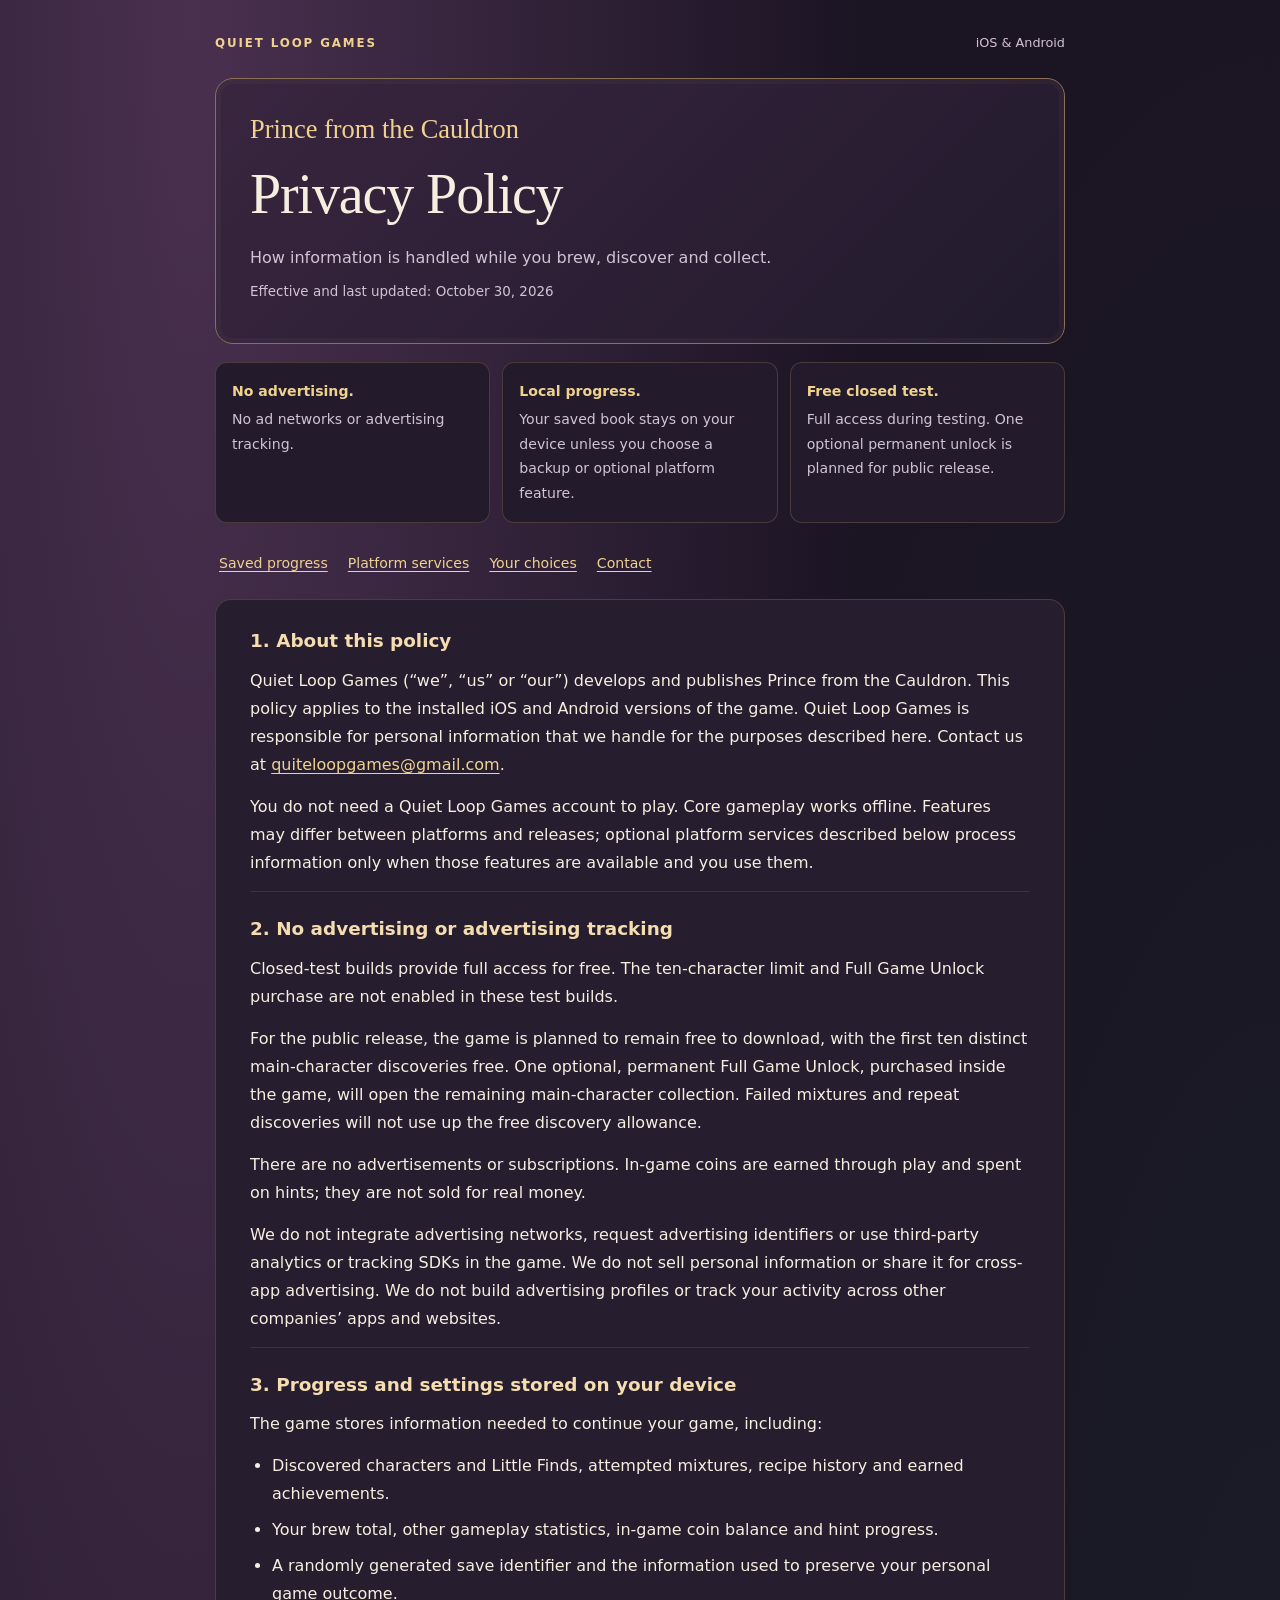
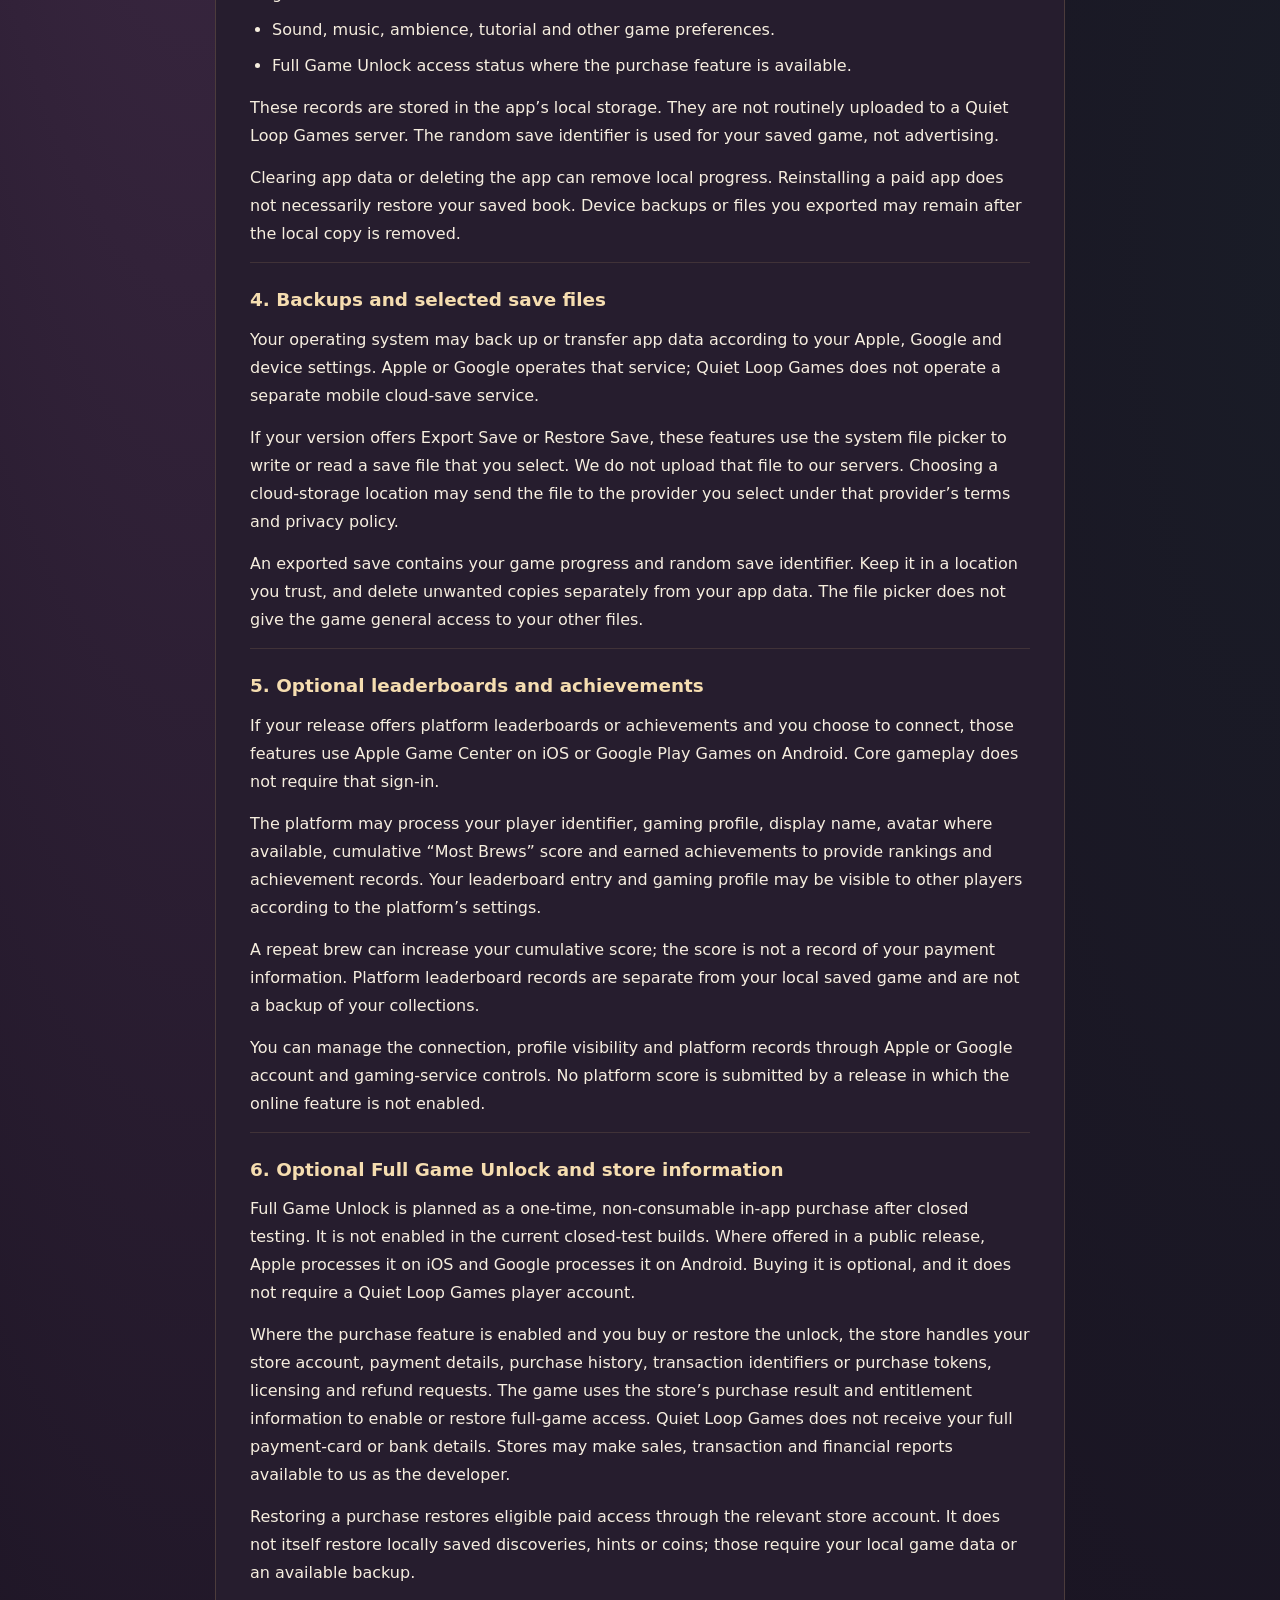
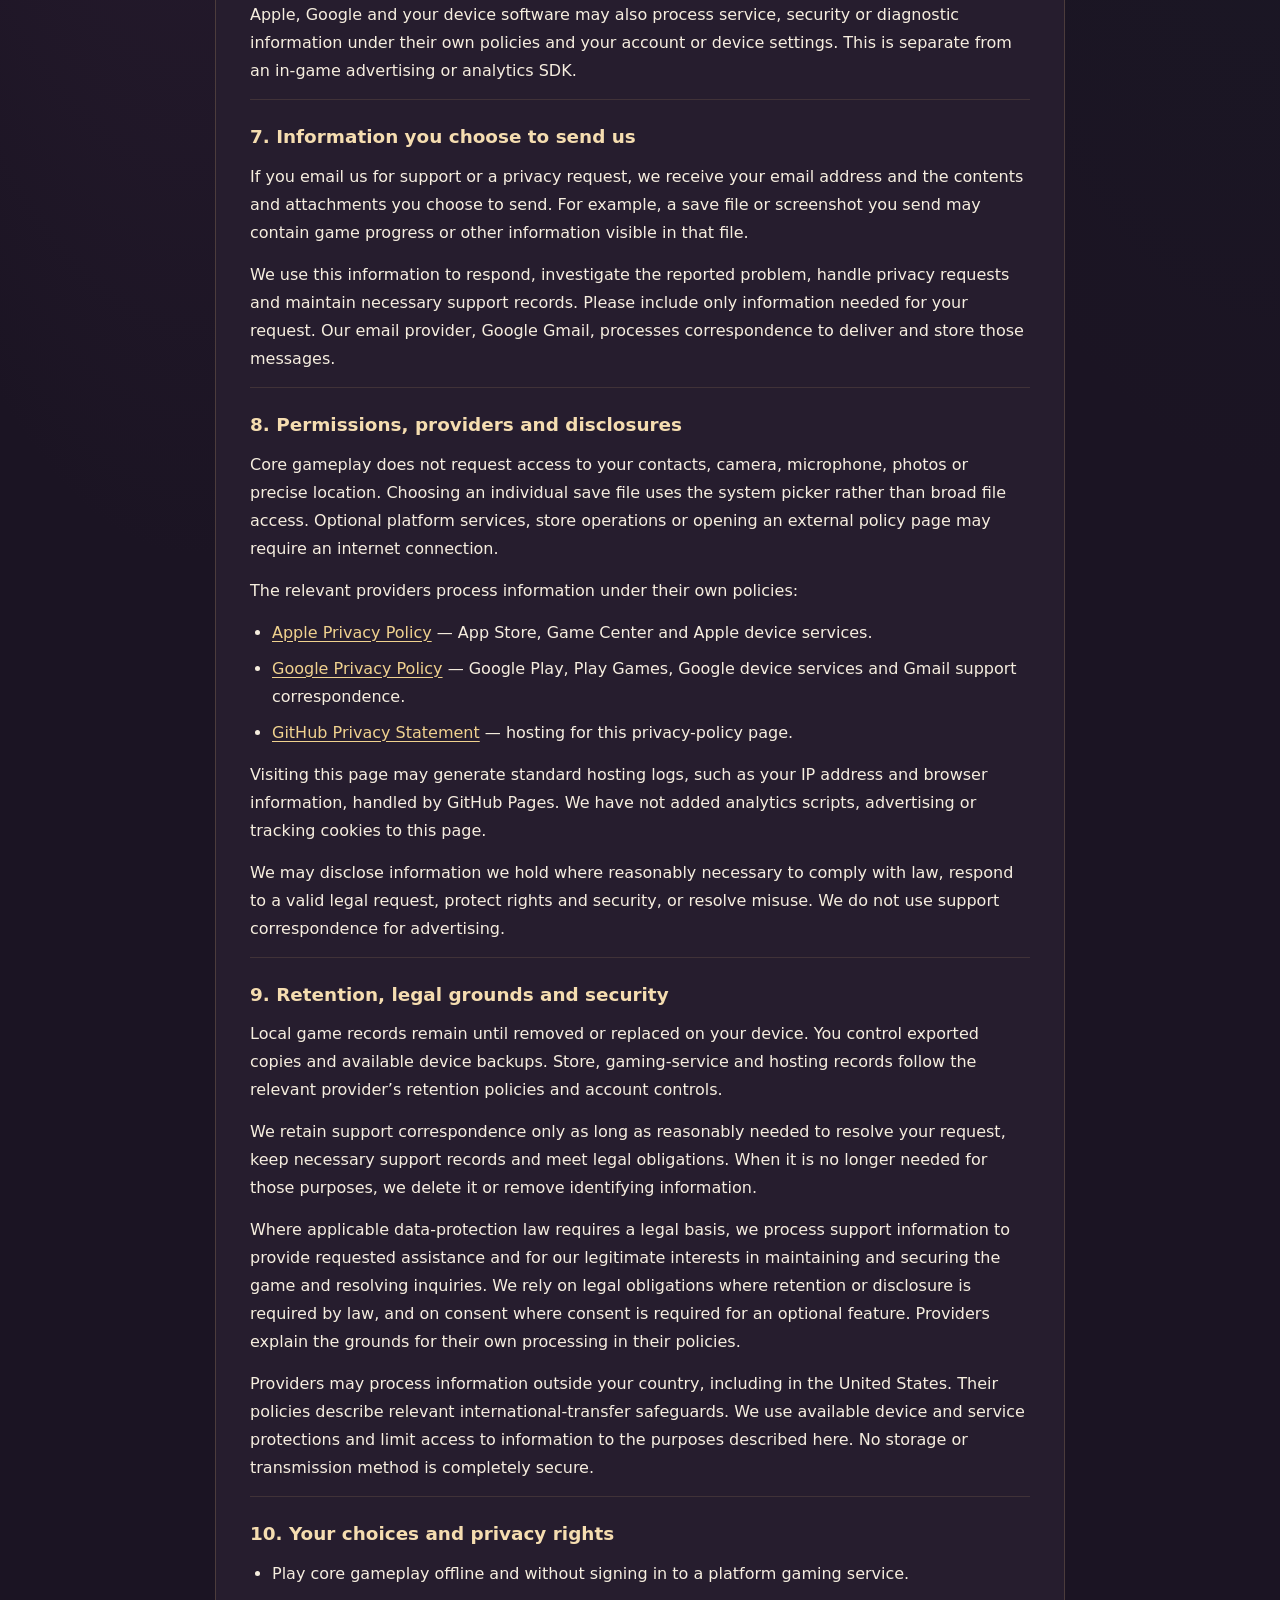
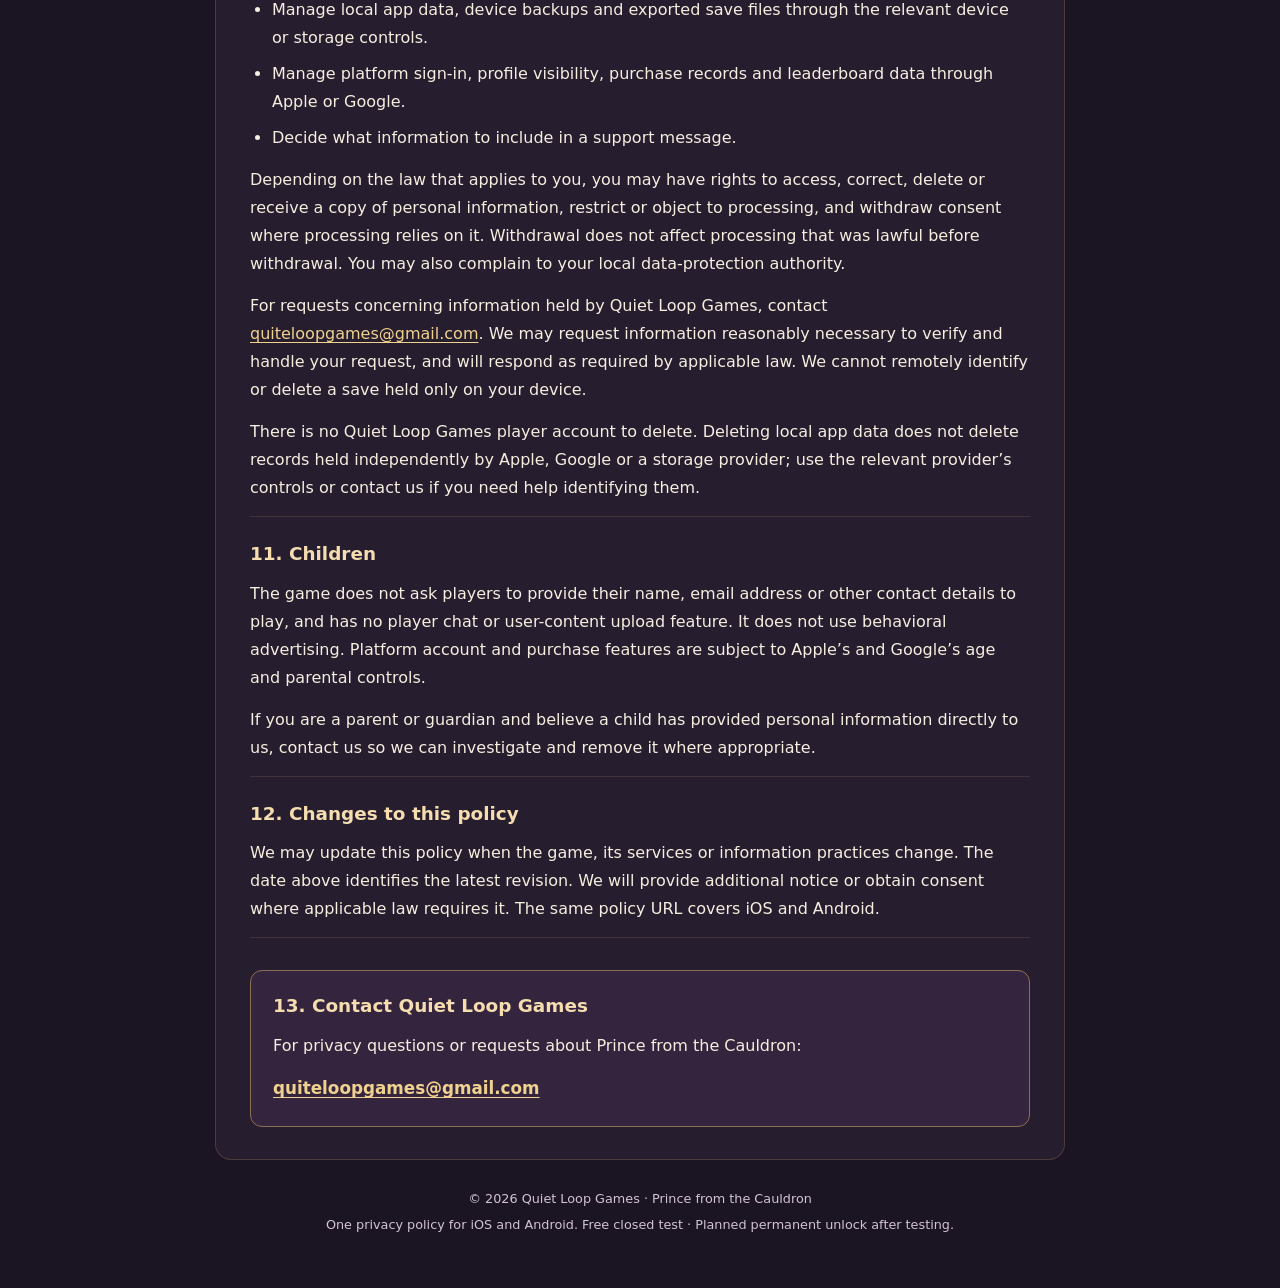
==== commit 9ef2210f: "Distinguish free closed testing from the planned post-test Full Game Unlock" ====
--- a/prince-from-the-cauldron/privacy/index.html
+++ b/prince-from-the-cauldron/privacy/index.html
@@ -4,7 +4,7 @@
   <meta charset="utf-8">
   <meta name="viewport" content="width=device-width, initial-scale=1">
   <meta name="theme-color" content="#1b1423">
-  <meta name="description" content="Privacy Policy for Prince from the Cauldron on iOS and Android by Quiet Loop Games. Free to start with a one-time Full Game Unlock, no ads, local progress and optional platform services.">
+  <meta name="description" content="Privacy Policy for Prince from the Cauldron on iOS and Android by Quiet Loop Games. Free closed testing and a planned one-time Full Game Unlock, no ads, local progress and optional platform services.">
   <link rel="canonical" href="https://quietloopgames.github.io/prince-from-the-cauldron/privacy/">
   <title>Prince from the Cauldron — Privacy Policy</title>
   <style>
@@ -32,7 +32,7 @@
   <div class="summary" aria-label="Privacy at a glance">
     <p><strong>No advertising.</strong>No ad networks or advertising tracking.</p>
     <p><strong>Local progress.</strong>Your saved book stays on your device unless you choose a backup or optional platform feature.</p>
-    <p><strong>Free to start.</strong>One optional, permanent Full Game Unlock is handled by Apple or Google.</p>
+    <p><strong>Free closed test.</strong>Full access during testing. One optional permanent unlock is planned for public release.</p>
   </div>
   <nav aria-label="Policy topics">
     <a href="#local">Saved progress</a><a href="#platforms">Platform services</a><a href="#choices">Your choices</a><a href="#contact">Contact</a>
@@ -45,7 +45,8 @@
     </section>
     <section id="ads">
       <h2>2. No advertising or advertising tracking</h2>
-      <p>The game is free to download. The first ten distinct main-character discoveries are free. One optional, permanent Full Game Unlock, purchased inside the game, opens the remaining main-character collection. Failed mixtures and repeat discoveries do not use up the free discovery allowance.</p>
+      <p>Closed-test builds provide full access for free. The ten-character limit and Full Game Unlock purchase are not enabled in these test builds.</p>
+      <p>For the public release, the game is planned to remain free to download, with the first ten distinct main-character discoveries free. One optional, permanent Full Game Unlock, purchased inside the game, will open the remaining main-character collection. Failed mixtures and repeat discoveries will not use up the free discovery allowance.</p>
       <p>There are no advertisements or subscriptions. In-game coins are earned through play and spent on hints; they are not sold for real money.</p>
       <p>We do not integrate advertising networks, request advertising identifiers or use third-party analytics or tracking SDKs in the game. We do not sell personal information or share it for cross-app advertising. We do not build advertising profiles or track your activity across other companies’ apps and websites.</p>
     </section>
@@ -77,8 +78,8 @@
     </section>
     <section id="purchases">
       <h2>6. Optional Full Game Unlock and store information</h2>
-      <p>Full Game Unlock is a one-time, non-consumable in-app purchase. Apple processes it on iOS and Google processes it on Android. Buying it is optional, and it does not require a Quiet Loop Games player account.</p>
-      <p>When you buy or restore the unlock, the store handles your store account, payment details, purchase history, transaction identifiers or purchase tokens, licensing and refund requests. The game uses the store’s purchase result and entitlement information to enable or restore full-game access. Quiet Loop Games does not receive your full payment-card or bank details. Stores may make sales, transaction and financial reports available to us as the developer.</p>
+      <p>Full Game Unlock is planned as a one-time, non-consumable in-app purchase after closed testing. It is not enabled in the current closed-test builds. Where offered in a public release, Apple processes it on iOS and Google processes it on Android. Buying it is optional, and it does not require a Quiet Loop Games player account.</p>
+      <p>Where the purchase feature is enabled and you buy or restore the unlock, the store handles your store account, payment details, purchase history, transaction identifiers or purchase tokens, licensing and refund requests. The game uses the store’s purchase result and entitlement information to enable or restore full-game access. Quiet Loop Games does not receive your full payment-card or bank details. Stores may make sales, transaction and financial reports available to us as the developer.</p>
       <p>Restoring a purchase restores eligible paid access through the relevant store account. It does not itself restore locally saved discoveries, hints or coins; those require your local game data or an available backup.</p>
       <p>Apple, Google and your device software may also process service, security or diagnostic information under their own policies and your account or device settings. This is separate from an in-game advertising or analytics SDK.</p>
     </section>
@@ -137,7 +138,7 @@
   </article>
   <footer>
     <p>© 2026 Quiet Loop Games · Prince from the Cauldron</p>
-    <p>One privacy policy for iOS and Android. Free to start · Optional permanent unlock.</p>
+    <p>One privacy policy for iOS and Android. Free closed test · Planned permanent unlock after testing.</p>
   </footer>
 </main>
 </body>
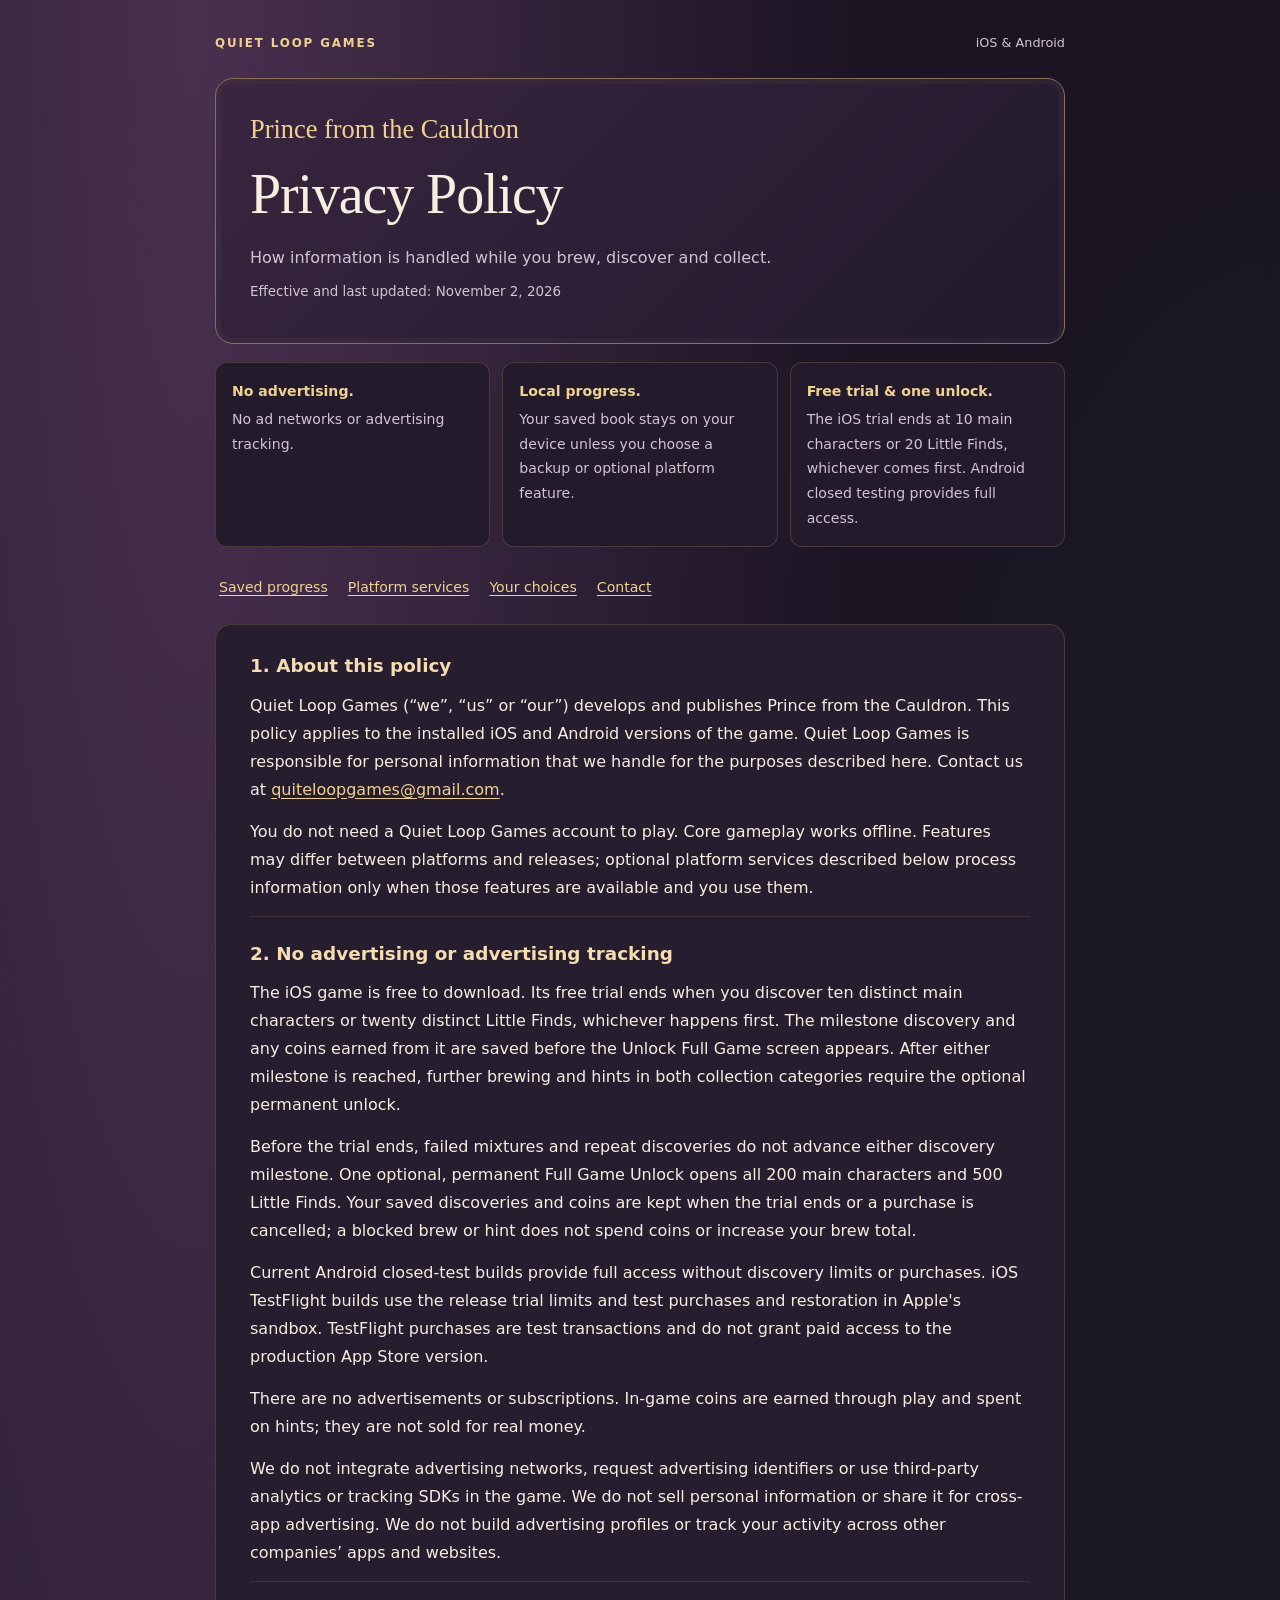
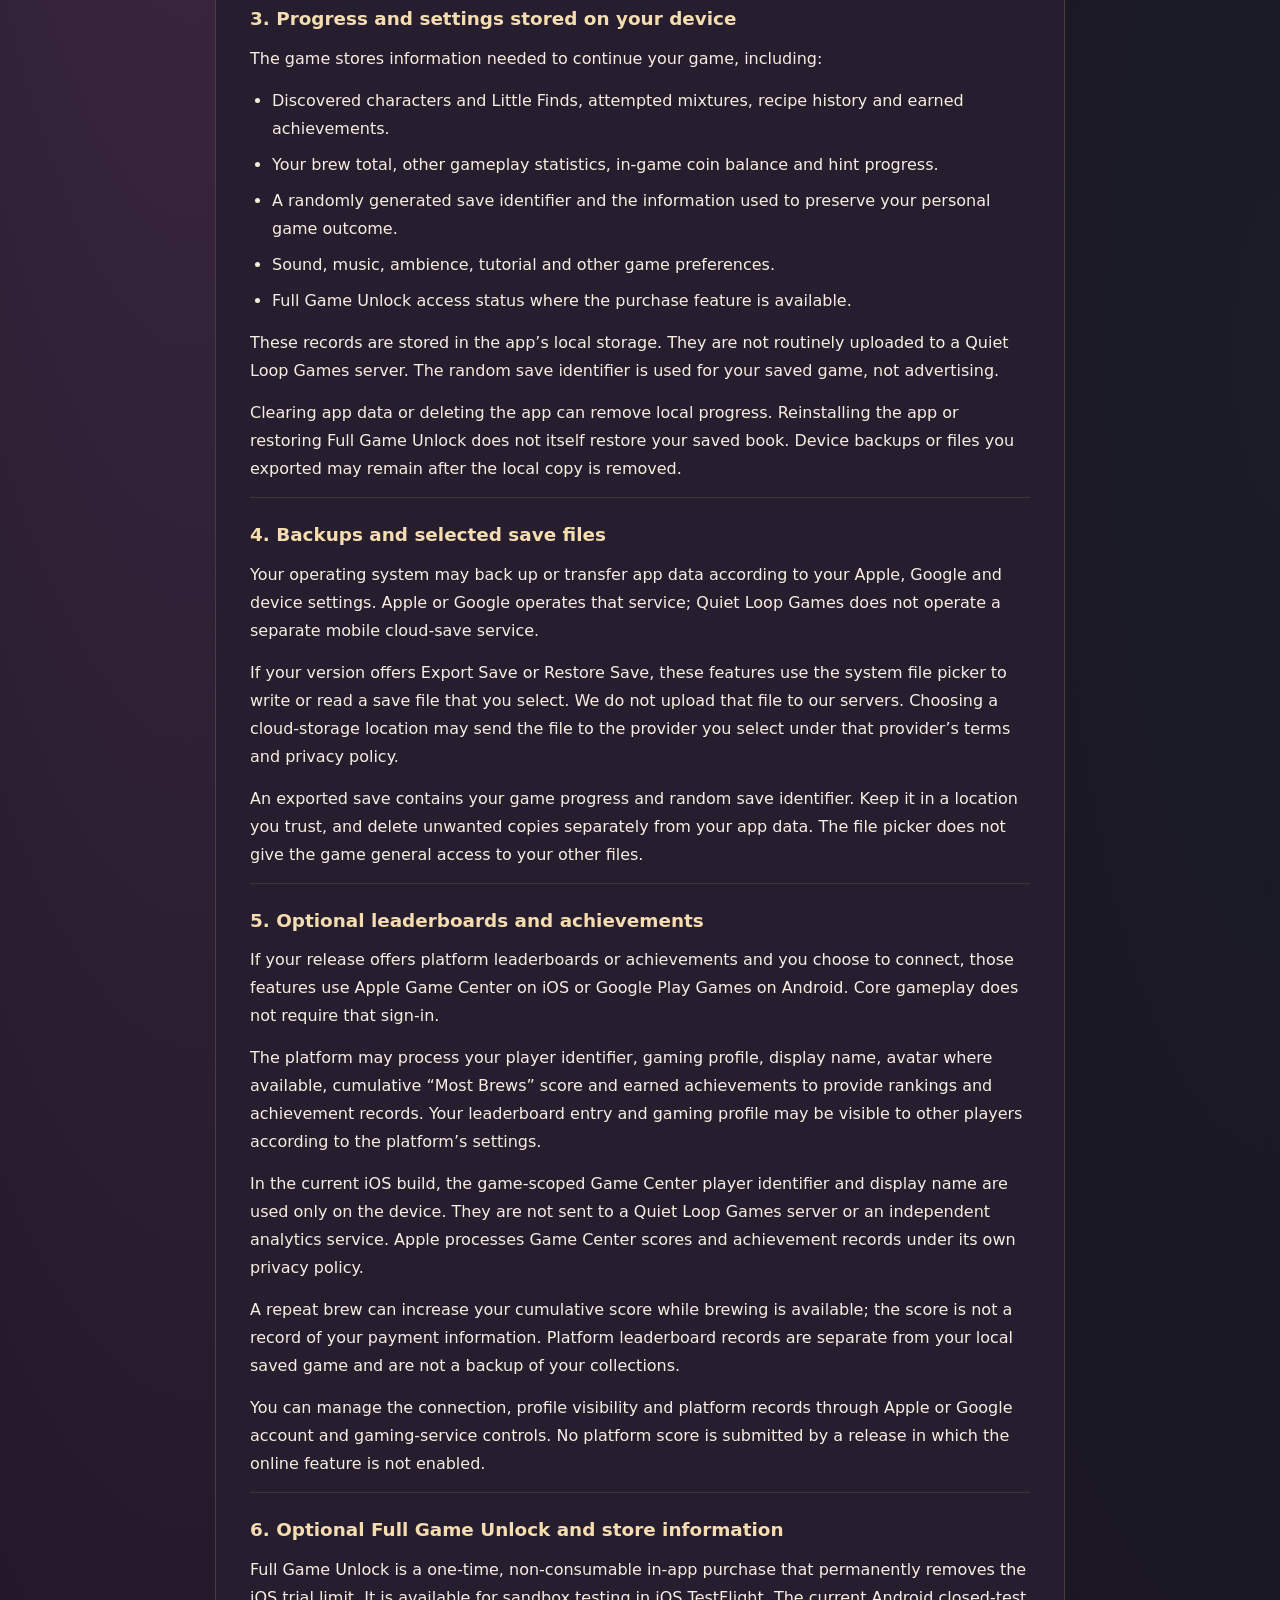
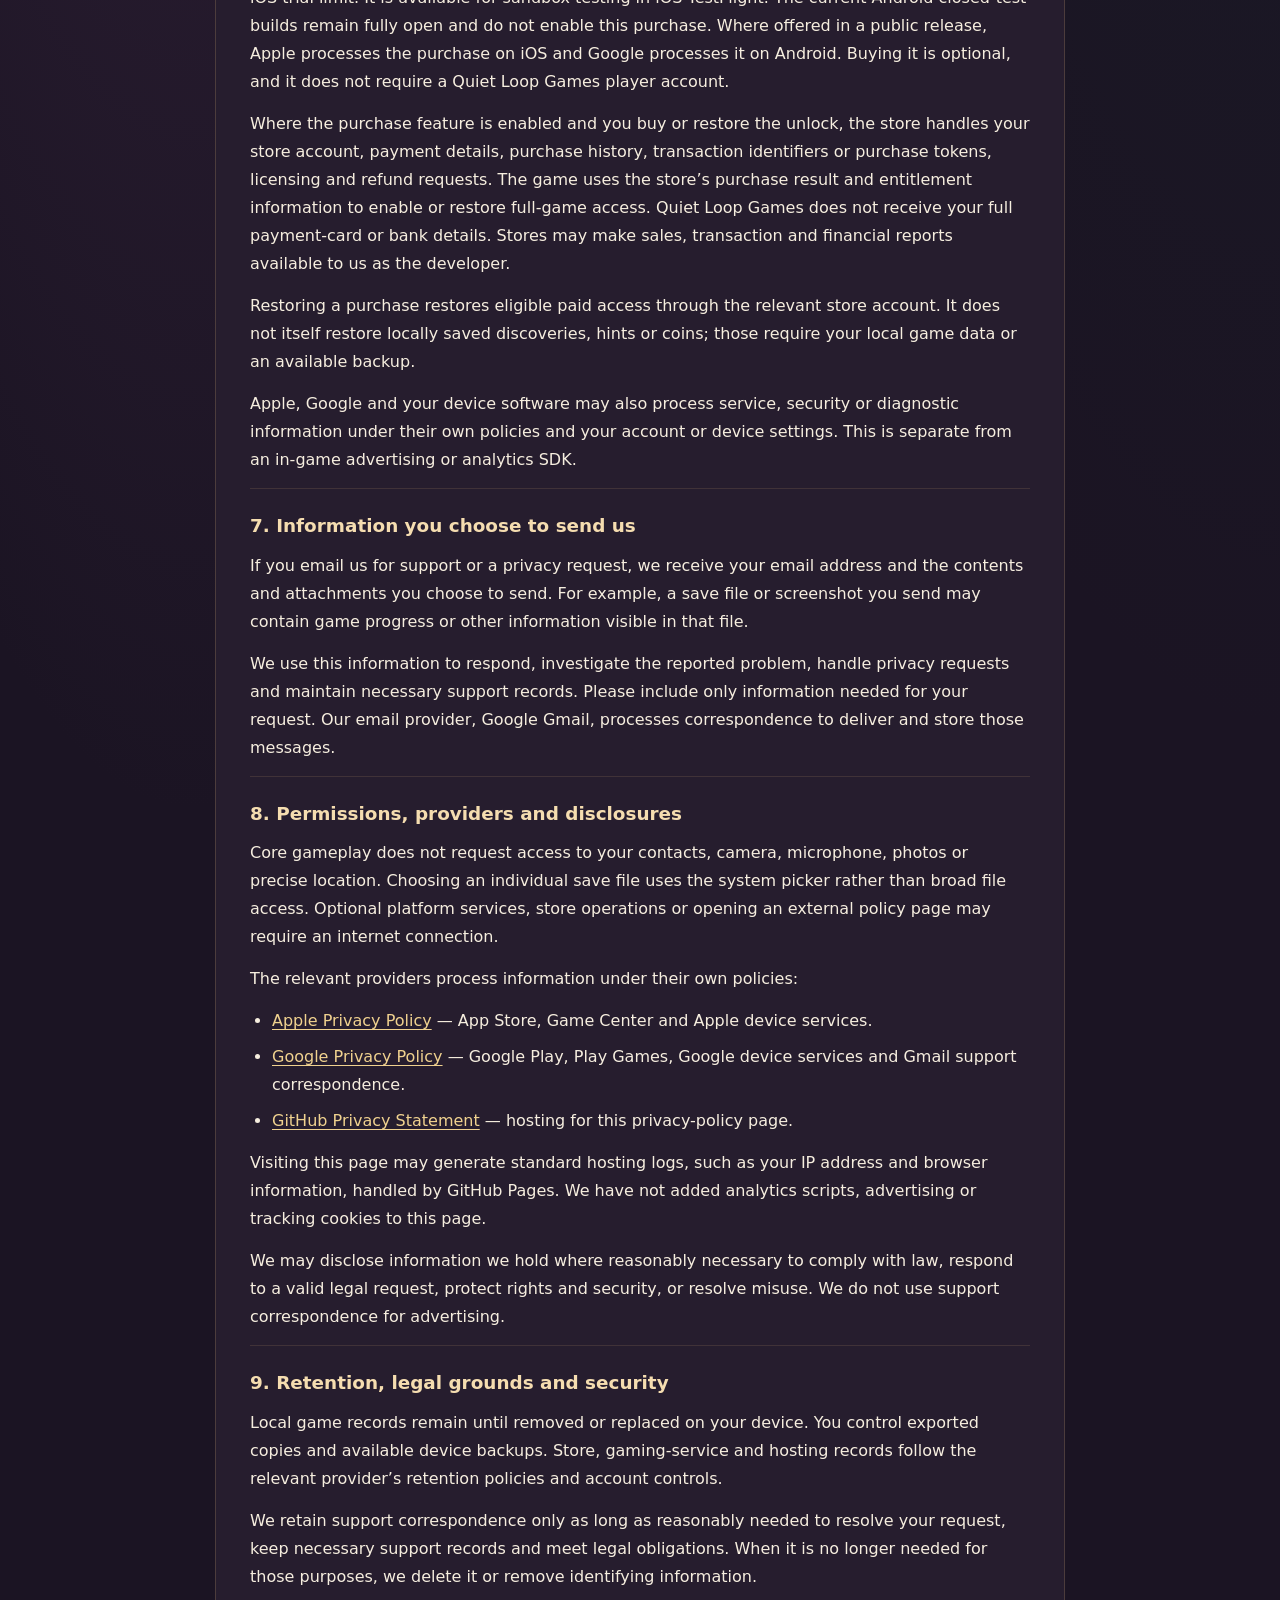
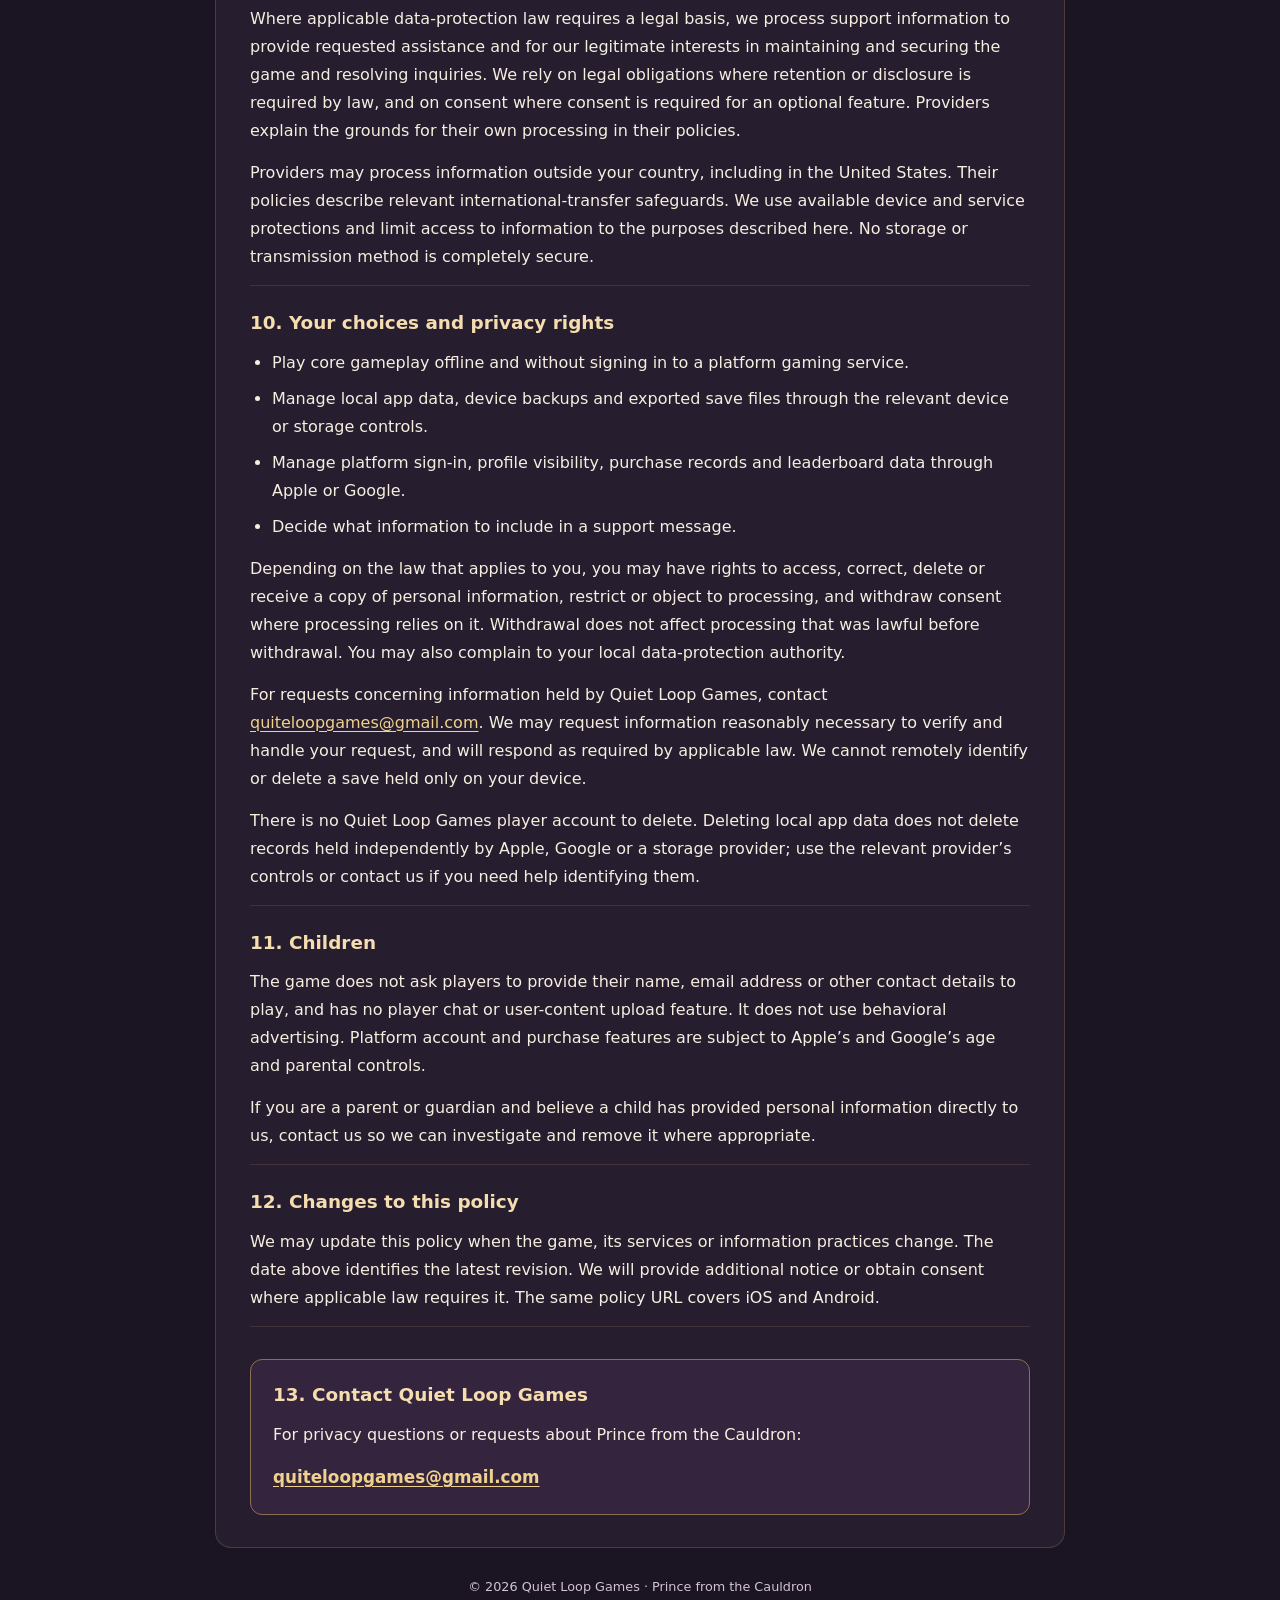
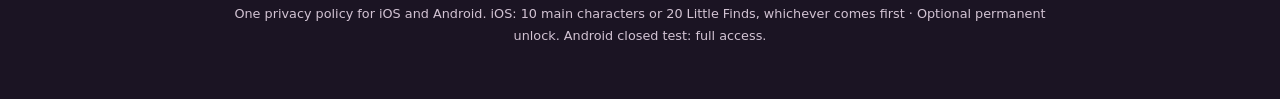
==== commit 39668e53: "Align Prince Cauldron iOS privacy policy with first-reached 10/20 trial and permanent unlock" ====
--- a/prince-from-the-cauldron/privacy/index.html
+++ b/prince-from-the-cauldron/privacy/index.html
@@ -4,7 +4,7 @@
   <meta charset="utf-8">
   <meta name="viewport" content="width=device-width, initial-scale=1">
   <meta name="theme-color" content="#1b1423">
-  <meta name="description" content="Privacy Policy for Prince from the Cauldron on iOS and Android by Quiet Loop Games. Free closed testing and a planned one-time Full Game Unlock, no ads, local progress and optional platform services.">
+  <meta name="description" content="Privacy Policy for Prince from the Cauldron on iOS and Android by Quiet Loop Games. An iOS free trial ending at 10 main characters or 20 Little Finds, whichever comes first, one permanent unlock, no ads, local progress and optional platform services.">
   <link rel="canonical" href="https://quietloopgames.github.io/prince-from-the-cauldron/privacy/">
   <title>Prince from the Cauldron — Privacy Policy</title>
   <style>
@@ -27,12 +27,12 @@
     <p class="game">Prince from the Cauldron</p>
     <h1>Privacy Policy</h1>
     <p>How information is handled while you brew, discover and collect.</p>
-    <p class="meta">Effective and last updated: <time datetime="2026-10-30">October 30, 2026</time></p>
+    <p class="meta">Effective and last updated: <time datetime="2026-11-02">November 2, 2026</time></p>
   </header>
   <div class="summary" aria-label="Privacy at a glance">
     <p><strong>No advertising.</strong>No ad networks or advertising tracking.</p>
     <p><strong>Local progress.</strong>Your saved book stays on your device unless you choose a backup or optional platform feature.</p>
-    <p><strong>Free closed test.</strong>Full access during testing. One optional permanent unlock is planned for public release.</p>
+    <p><strong>Free trial &amp; one unlock.</strong>The iOS trial ends at 10 main characters or 20 Little Finds, whichever comes first. Android closed testing provides full access.</p>
   </div>
   <nav aria-label="Policy topics">
     <a href="#local">Saved progress</a><a href="#platforms">Platform services</a><a href="#choices">Your choices</a><a href="#contact">Contact</a>
@@ -45,8 +45,9 @@
     </section>
     <section id="ads">
       <h2>2. No advertising or advertising tracking</h2>
-      <p>Closed-test builds provide full access for free. The ten-character limit and Full Game Unlock purchase are not enabled in these test builds.</p>
-      <p>For the public release, the game is planned to remain free to download, with the first ten distinct main-character discoveries free. One optional, permanent Full Game Unlock, purchased inside the game, will open the remaining main-character collection. Failed mixtures and repeat discoveries will not use up the free discovery allowance.</p>
+      <p>The iOS game is free to download. Its free trial ends when you discover ten distinct main characters or twenty distinct Little Finds, whichever happens first. The milestone discovery and any coins earned from it are saved before the Unlock Full Game screen appears. After either milestone is reached, further brewing and hints in both collection categories require the optional permanent unlock.</p>
+      <p>Before the trial ends, failed mixtures and repeat discoveries do not advance either discovery milestone. One optional, permanent Full Game Unlock opens all 200 main characters and 500 Little Finds. Your saved discoveries and coins are kept when the trial ends or a purchase is cancelled; a blocked brew or hint does not spend coins or increase your brew total.</p>
+      <p>Current Android closed-test builds provide full access without discovery limits or purchases. iOS TestFlight builds use the release trial limits and test purchases and restoration in Apple&#39;s sandbox. TestFlight purchases are test transactions and do not grant paid access to the production App Store version.</p>
       <p>There are no advertisements or subscriptions. In-game coins are earned through play and spent on hints; they are not sold for real money.</p>
       <p>We do not integrate advertising networks, request advertising identifiers or use third-party analytics or tracking SDKs in the game. We do not sell personal information or share it for cross-app advertising. We do not build advertising profiles or track your activity across other companies’ apps and websites.</p>
     </section>
@@ -61,7 +62,7 @@
         <li>Full Game Unlock access status where the purchase feature is available.</li>
       </ul>
       <p>These records are stored in the app’s local storage. They are not routinely uploaded to a Quiet Loop Games server. The random save identifier is used for your saved game, not advertising.</p>
-      <p>Clearing app data or deleting the app can remove local progress. Reinstalling a paid app does not necessarily restore your saved book. Device backups or files you exported may remain after the local copy is removed.</p>
+      <p>Clearing app data or deleting the app can remove local progress. Reinstalling the app or restoring Full Game Unlock does not itself restore your saved book. Device backups or files you exported may remain after the local copy is removed.</p>
     </section>
     <section id="backups">
       <h2>4. Backups and selected save files</h2>
@@ -73,12 +74,13 @@
       <h2>5. Optional leaderboards and achievements</h2>
       <p>If your release offers platform leaderboards or achievements and you choose to connect, those features use Apple Game Center on iOS or Google Play Games on Android. Core gameplay does not require that sign-in.</p>
       <p>The platform may process your player identifier, gaming profile, display name, avatar where available, cumulative “Most Brews” score and earned achievements to provide rankings and achievement records. Your leaderboard entry and gaming profile may be visible to other players according to the platform’s settings.</p>
-      <p>A repeat brew can increase your cumulative score; the score is not a record of your payment information. Platform leaderboard records are separate from your local saved game and are not a backup of your collections.</p>
+      <p>In the current iOS build, the game-scoped Game Center player identifier and display name are used only on the device. They are not sent to a Quiet Loop Games server or an independent analytics service. Apple processes Game Center scores and achievement records under its own privacy policy.</p>
+      <p>A repeat brew can increase your cumulative score while brewing is available; the score is not a record of your payment information. Platform leaderboard records are separate from your local saved game and are not a backup of your collections.</p>
       <p>You can manage the connection, profile visibility and platform records through Apple or Google account and gaming-service controls. No platform score is submitted by a release in which the online feature is not enabled.</p>
     </section>
     <section id="purchases">
       <h2>6. Optional Full Game Unlock and store information</h2>
-      <p>Full Game Unlock is planned as a one-time, non-consumable in-app purchase after closed testing. It is not enabled in the current closed-test builds. Where offered in a public release, Apple processes it on iOS and Google processes it on Android. Buying it is optional, and it does not require a Quiet Loop Games player account.</p>
+      <p>Full Game Unlock is a one-time, non-consumable in-app purchase that permanently removes the iOS trial limit. It is available for sandbox testing in iOS TestFlight. The current Android closed-test builds remain fully open and do not enable this purchase. Where offered in a public release, Apple processes the purchase on iOS and Google processes it on Android. Buying it is optional, and it does not require a Quiet Loop Games player account.</p>
       <p>Where the purchase feature is enabled and you buy or restore the unlock, the store handles your store account, payment details, purchase history, transaction identifiers or purchase tokens, licensing and refund requests. The game uses the store’s purchase result and entitlement information to enable or restore full-game access. Quiet Loop Games does not receive your full payment-card or bank details. Stores may make sales, transaction and financial reports available to us as the developer.</p>
       <p>Restoring a purchase restores eligible paid access through the relevant store account. It does not itself restore locally saved discoveries, hints or coins; those require your local game data or an available backup.</p>
       <p>Apple, Google and your device software may also process service, security or diagnostic information under their own policies and your account or device settings. This is separate from an in-game advertising or analytics SDK.</p>
@@ -138,7 +140,7 @@
   </article>
   <footer>
     <p>© 2026 Quiet Loop Games · Prince from the Cauldron</p>
-    <p>One privacy policy for iOS and Android. Free closed test · Planned permanent unlock after testing.</p>
+    <p>One privacy policy for iOS and Android. iOS: 10 main characters or 20 Little Finds, whichever comes first · Optional permanent unlock. Android closed test: full access.</p>
   </footer>
 </main>
 </body>
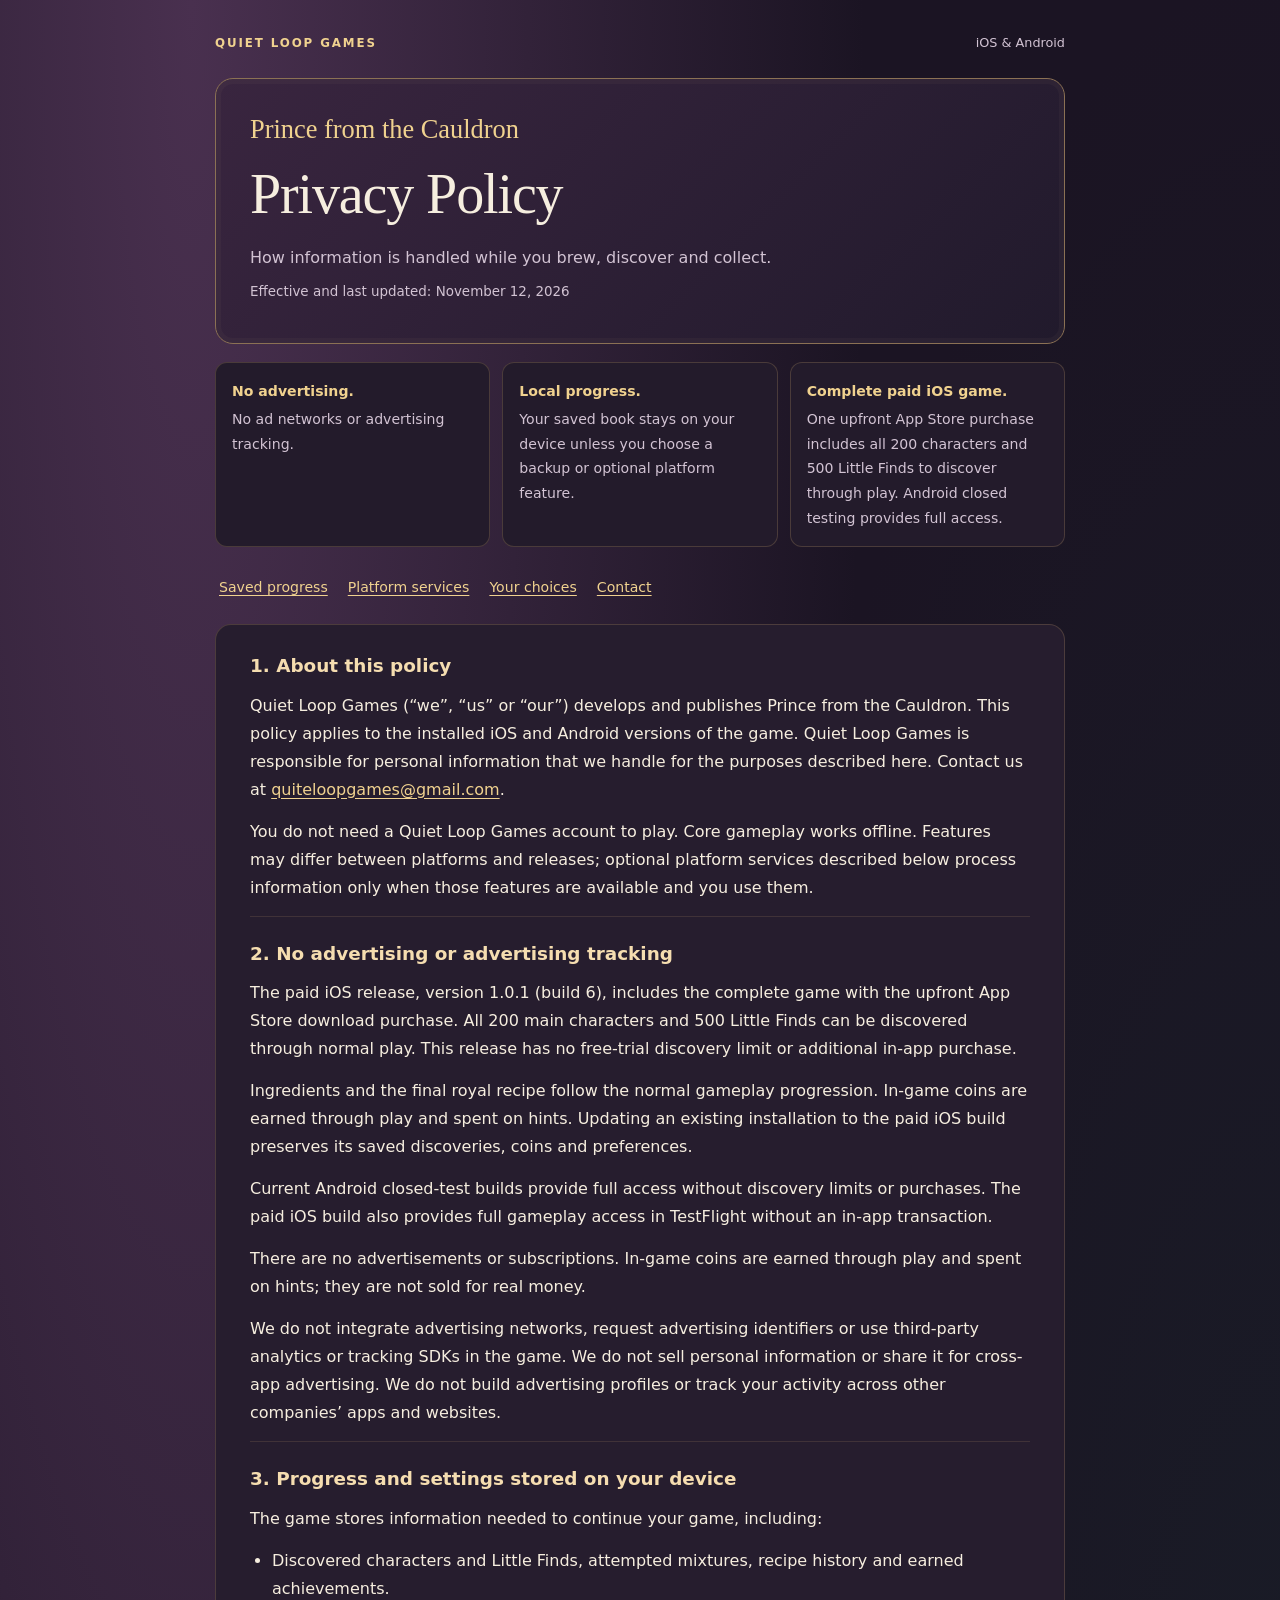
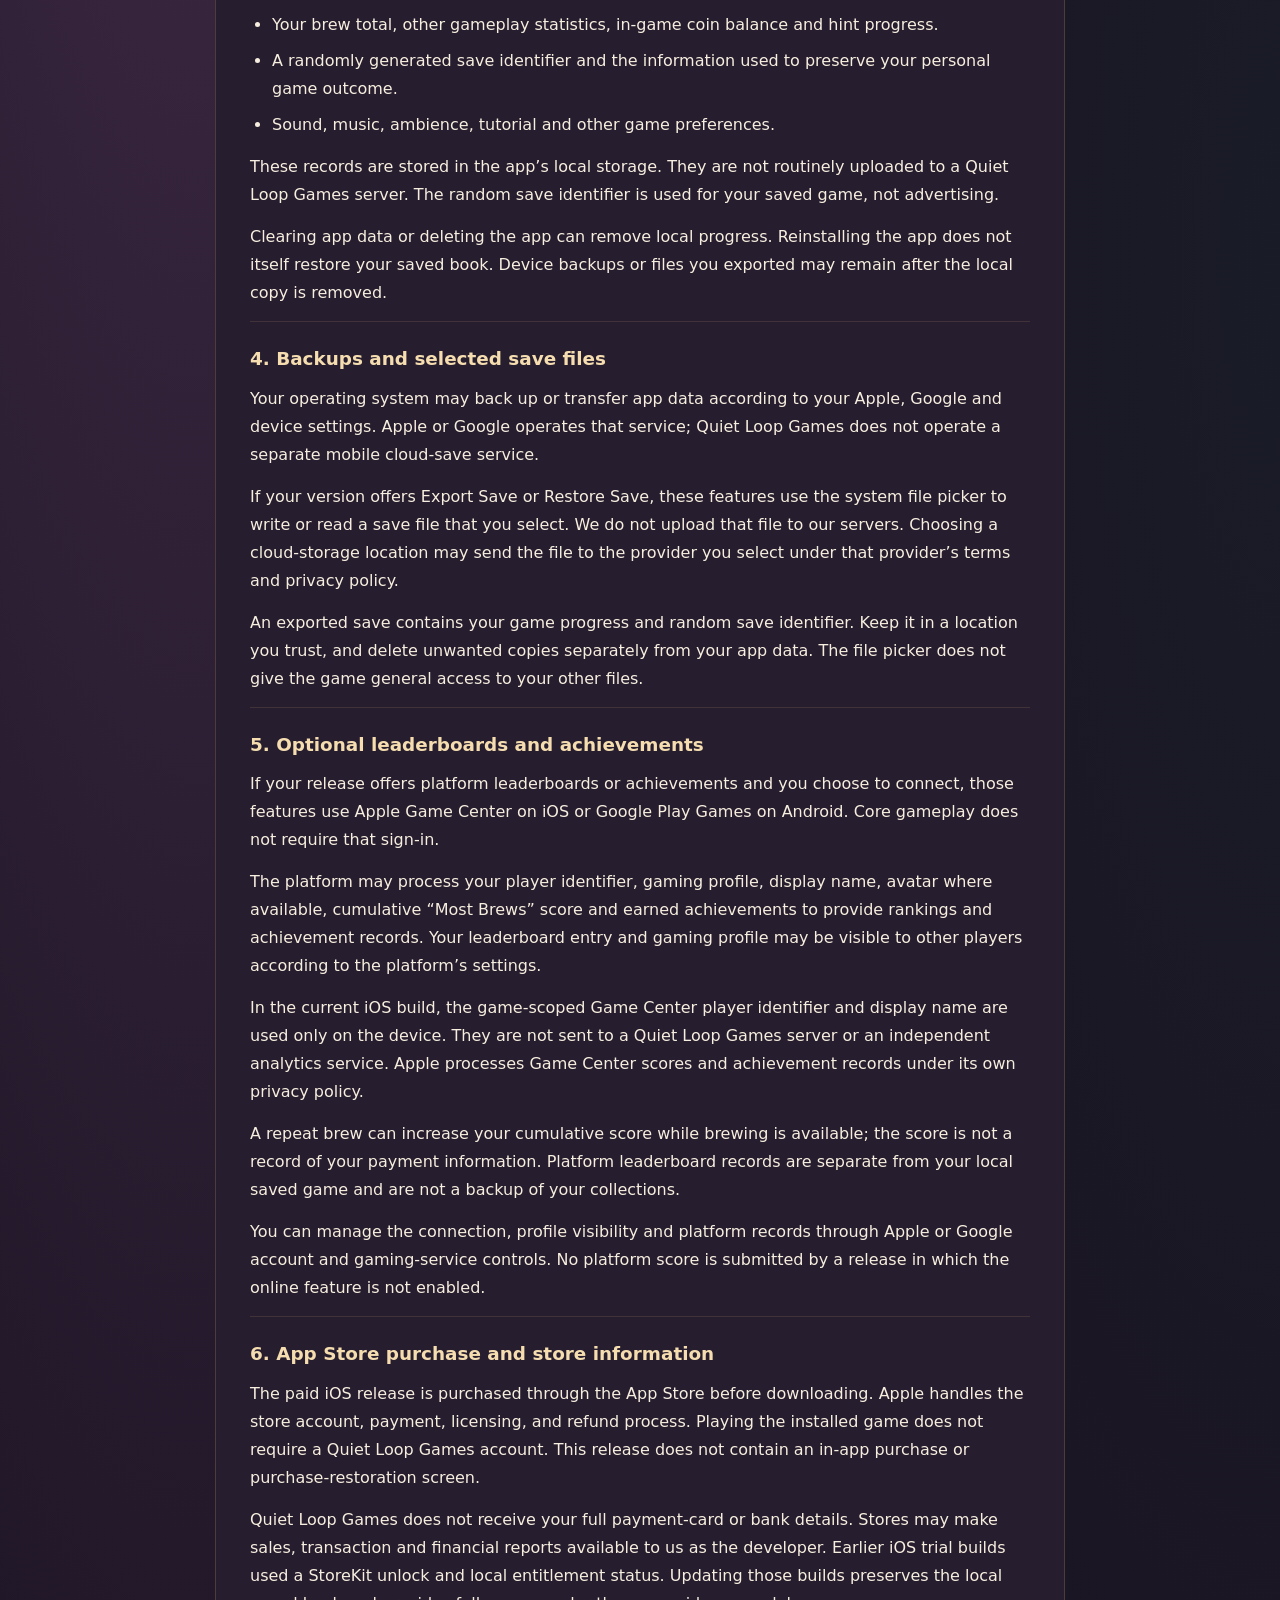
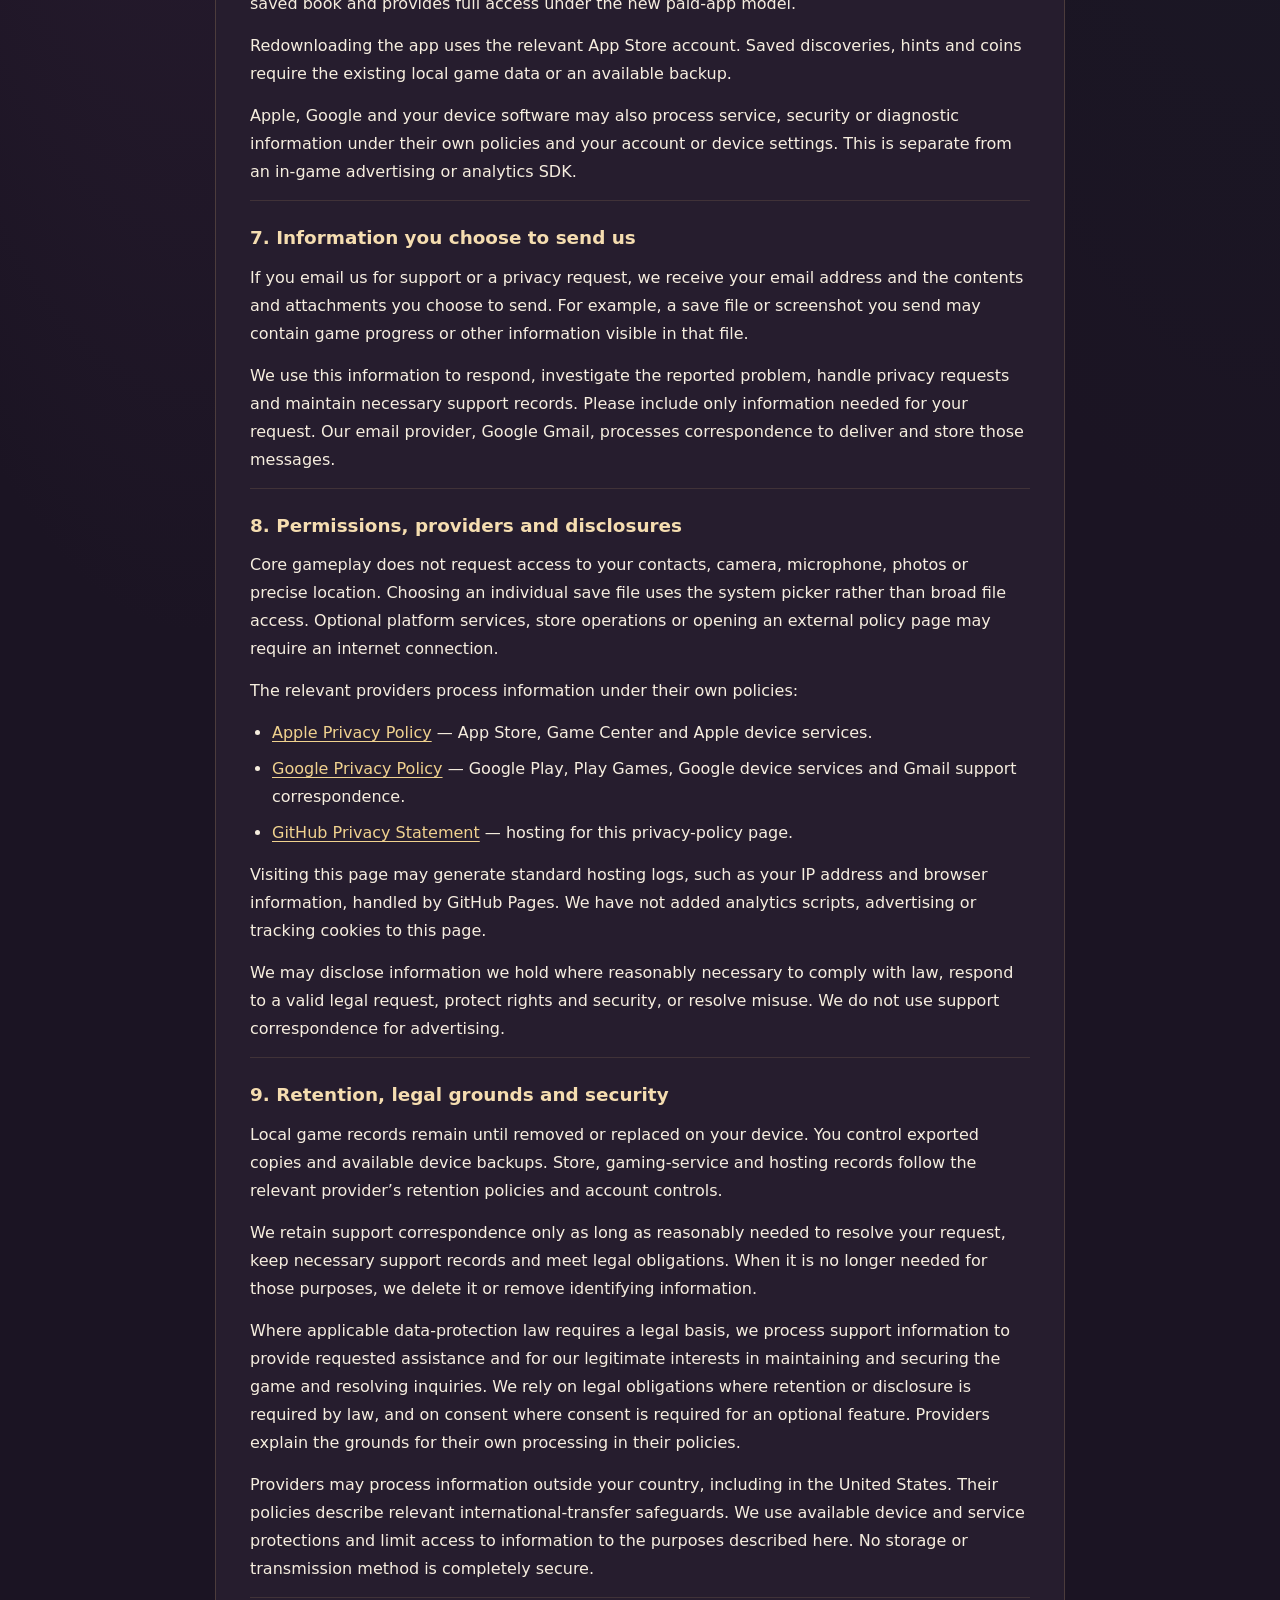
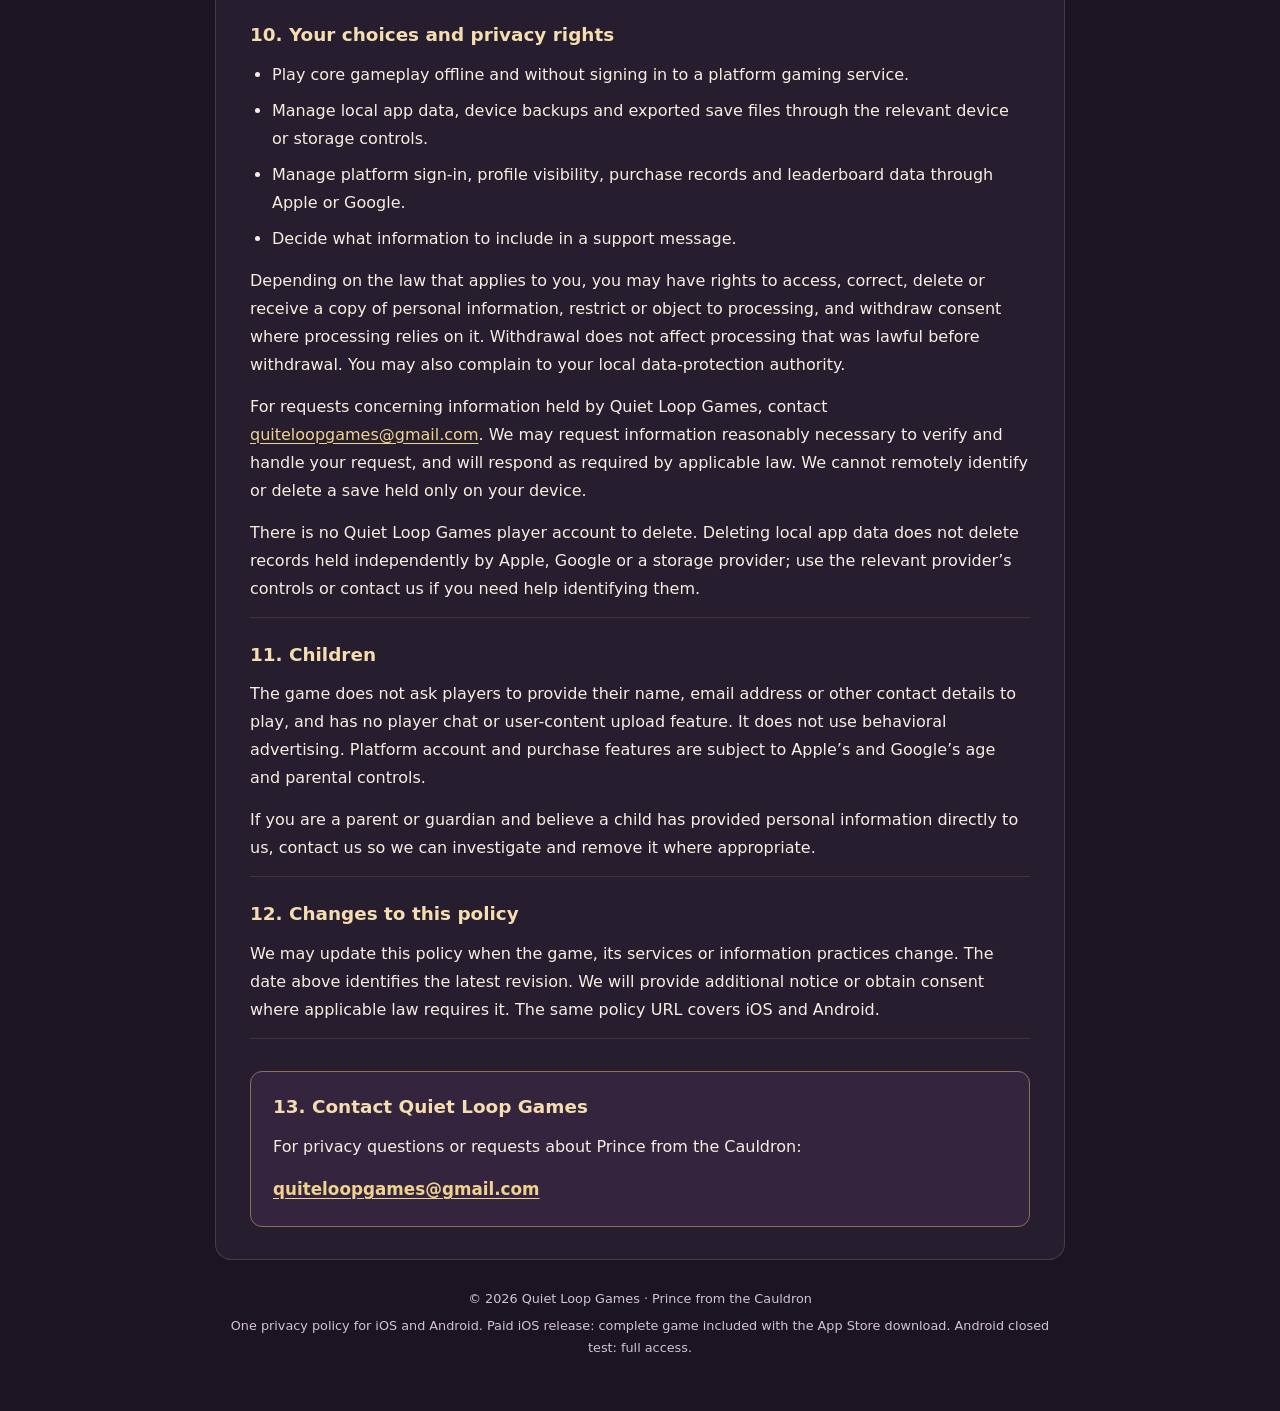
==== commit d5fef821: "Update Prince iOS privacy policy for upfront paid release" ====
--- a/prince-from-the-cauldron/privacy/index.html
+++ b/prince-from-the-cauldron/privacy/index.html
@@ -4,7 +4,7 @@
   <meta charset="utf-8">
   <meta name="viewport" content="width=device-width, initial-scale=1">
   <meta name="theme-color" content="#1b1423">
-  <meta name="description" content="Privacy Policy for Prince from the Cauldron on iOS and Android by Quiet Loop Games. An iOS free trial ending at 10 main characters or 20 Little Finds, whichever comes first, one permanent unlock, no ads, local progress and optional platform services.">
+  <meta name="description" content="Privacy Policy for Prince from the Cauldron on iOS and Android by Quiet Loop Games. An upfront paid iOS game with complete content, no ads, local progress and optional platform services.">
   <link rel="canonical" href="https://quietloopgames.github.io/prince-from-the-cauldron/privacy/">
   <title>Prince from the Cauldron — Privacy Policy</title>
   <style>
@@ -27,12 +27,12 @@
     <p class="game">Prince from the Cauldron</p>
     <h1>Privacy Policy</h1>
     <p>How information is handled while you brew, discover and collect.</p>
-    <p class="meta">Effective and last updated: <time datetime="2026-11-02">November 2, 2026</time></p>
+    <p class="meta">Effective and last updated: <time datetime="2026-11-12">November 12, 2026</time></p>
   </header>
   <div class="summary" aria-label="Privacy at a glance">
     <p><strong>No advertising.</strong>No ad networks or advertising tracking.</p>
     <p><strong>Local progress.</strong>Your saved book stays on your device unless you choose a backup or optional platform feature.</p>
-    <p><strong>Free trial &amp; one unlock.</strong>The iOS trial ends at 10 main characters or 20 Little Finds, whichever comes first. Android closed testing provides full access.</p>
+    <p><strong>Complete paid iOS game.</strong>One upfront App Store purchase includes all 200 characters and 500 Little Finds to discover through play. Android closed testing provides full access.</p>
   </div>
   <nav aria-label="Policy topics">
     <a href="#local">Saved progress</a><a href="#platforms">Platform services</a><a href="#choices">Your choices</a><a href="#contact">Contact</a>
@@ -45,9 +45,9 @@
     </section>
     <section id="ads">
       <h2>2. No advertising or advertising tracking</h2>
-      <p>The iOS game is free to download. Its free trial ends when you discover ten distinct main characters or twenty distinct Little Finds, whichever happens first. The milestone discovery and any coins earned from it are saved before the Unlock Full Game screen appears. After either milestone is reached, further brewing and hints in both collection categories require the optional permanent unlock.</p>
-      <p>Before the trial ends, failed mixtures and repeat discoveries do not advance either discovery milestone. One optional, permanent Full Game Unlock opens all 200 main characters and 500 Little Finds. Your saved discoveries and coins are kept when the trial ends or a purchase is cancelled; a blocked brew or hint does not spend coins or increase your brew total.</p>
-      <p>Current Android closed-test builds provide full access without discovery limits or purchases. iOS TestFlight builds use the release trial limits and test purchases and restoration in Apple&#39;s sandbox. TestFlight purchases are test transactions and do not grant paid access to the production App Store version.</p>
+      <p>The paid iOS release, version 1.0.1 (build 6), includes the complete game with the upfront App Store download purchase. All 200 main characters and 500 Little Finds can be discovered through normal play. This release has no free-trial discovery limit or additional in-app purchase.</p>
+      <p>Ingredients and the final royal recipe follow the normal gameplay progression. In-game coins are earned through play and spent on hints. Updating an existing installation to the paid iOS build preserves its saved discoveries, coins and preferences.</p>
+      <p>Current Android closed-test builds provide full access without discovery limits or purchases. The paid iOS build also provides full gameplay access in TestFlight without an in-app transaction.</p>
       <p>There are no advertisements or subscriptions. In-game coins are earned through play and spent on hints; they are not sold for real money.</p>
       <p>We do not integrate advertising networks, request advertising identifiers or use third-party analytics or tracking SDKs in the game. We do not sell personal information or share it for cross-app advertising. We do not build advertising profiles or track your activity across other companies’ apps and websites.</p>
     </section>
@@ -59,10 +59,9 @@
         <li>Your brew total, other gameplay statistics, in-game coin balance and hint progress.</li>
         <li>A randomly generated save identifier and the information used to preserve your personal game outcome.</li>
         <li>Sound, music, ambience, tutorial and other game preferences.</li>
-        <li>Full Game Unlock access status where the purchase feature is available.</li>
       </ul>
       <p>These records are stored in the app’s local storage. They are not routinely uploaded to a Quiet Loop Games server. The random save identifier is used for your saved game, not advertising.</p>
-      <p>Clearing app data or deleting the app can remove local progress. Reinstalling the app or restoring Full Game Unlock does not itself restore your saved book. Device backups or files you exported may remain after the local copy is removed.</p>
+      <p>Clearing app data or deleting the app can remove local progress. Reinstalling the app does not itself restore your saved book. Device backups or files you exported may remain after the local copy is removed.</p>
     </section>
     <section id="backups">
       <h2>4. Backups and selected save files</h2>
@@ -79,10 +78,10 @@
       <p>You can manage the connection, profile visibility and platform records through Apple or Google account and gaming-service controls. No platform score is submitted by a release in which the online feature is not enabled.</p>
     </section>
     <section id="purchases">
-      <h2>6. Optional Full Game Unlock and store information</h2>
-      <p>Full Game Unlock is a one-time, non-consumable in-app purchase that permanently removes the iOS trial limit. It is available for sandbox testing in iOS TestFlight. The current Android closed-test builds remain fully open and do not enable this purchase. Where offered in a public release, Apple processes the purchase on iOS and Google processes it on Android. Buying it is optional, and it does not require a Quiet Loop Games player account.</p>
-      <p>Where the purchase feature is enabled and you buy or restore the unlock, the store handles your store account, payment details, purchase history, transaction identifiers or purchase tokens, licensing and refund requests. The game uses the store’s purchase result and entitlement information to enable or restore full-game access. Quiet Loop Games does not receive your full payment-card or bank details. Stores may make sales, transaction and financial reports available to us as the developer.</p>
-      <p>Restoring a purchase restores eligible paid access through the relevant store account. It does not itself restore locally saved discoveries, hints or coins; those require your local game data or an available backup.</p>
+      <h2>6. App Store purchase and store information</h2>
+      <p>The paid iOS release is purchased through the App Store before downloading. Apple handles the store account, payment, licensing, and refund process. Playing the installed game does not require a Quiet Loop Games account. This release does not contain an in-app purchase or purchase-restoration screen.</p>
+      <p>Quiet Loop Games does not receive your full payment-card or bank details. Stores may make sales, transaction and financial reports available to us as the developer. Earlier iOS trial builds used a StoreKit unlock and local entitlement status. Updating those builds preserves the local saved book and provides full access under the new paid-app model.</p>
+      <p>Redownloading the app uses the relevant App Store account. Saved discoveries, hints and coins require the existing local game data or an available backup.</p>
       <p>Apple, Google and your device software may also process service, security or diagnostic information under their own policies and your account or device settings. This is separate from an in-game advertising or analytics SDK.</p>
     </section>
     <section id="support">
@@ -140,7 +139,7 @@
   </article>
   <footer>
     <p>© 2026 Quiet Loop Games · Prince from the Cauldron</p>
-    <p>One privacy policy for iOS and Android. iOS: 10 main characters or 20 Little Finds, whichever comes first · Optional permanent unlock. Android closed test: full access.</p>
+    <p>One privacy policy for iOS and Android. Paid iOS release: complete game included with the App Store download. Android closed test: full access.</p>
   </footer>
 </main>
 </body>
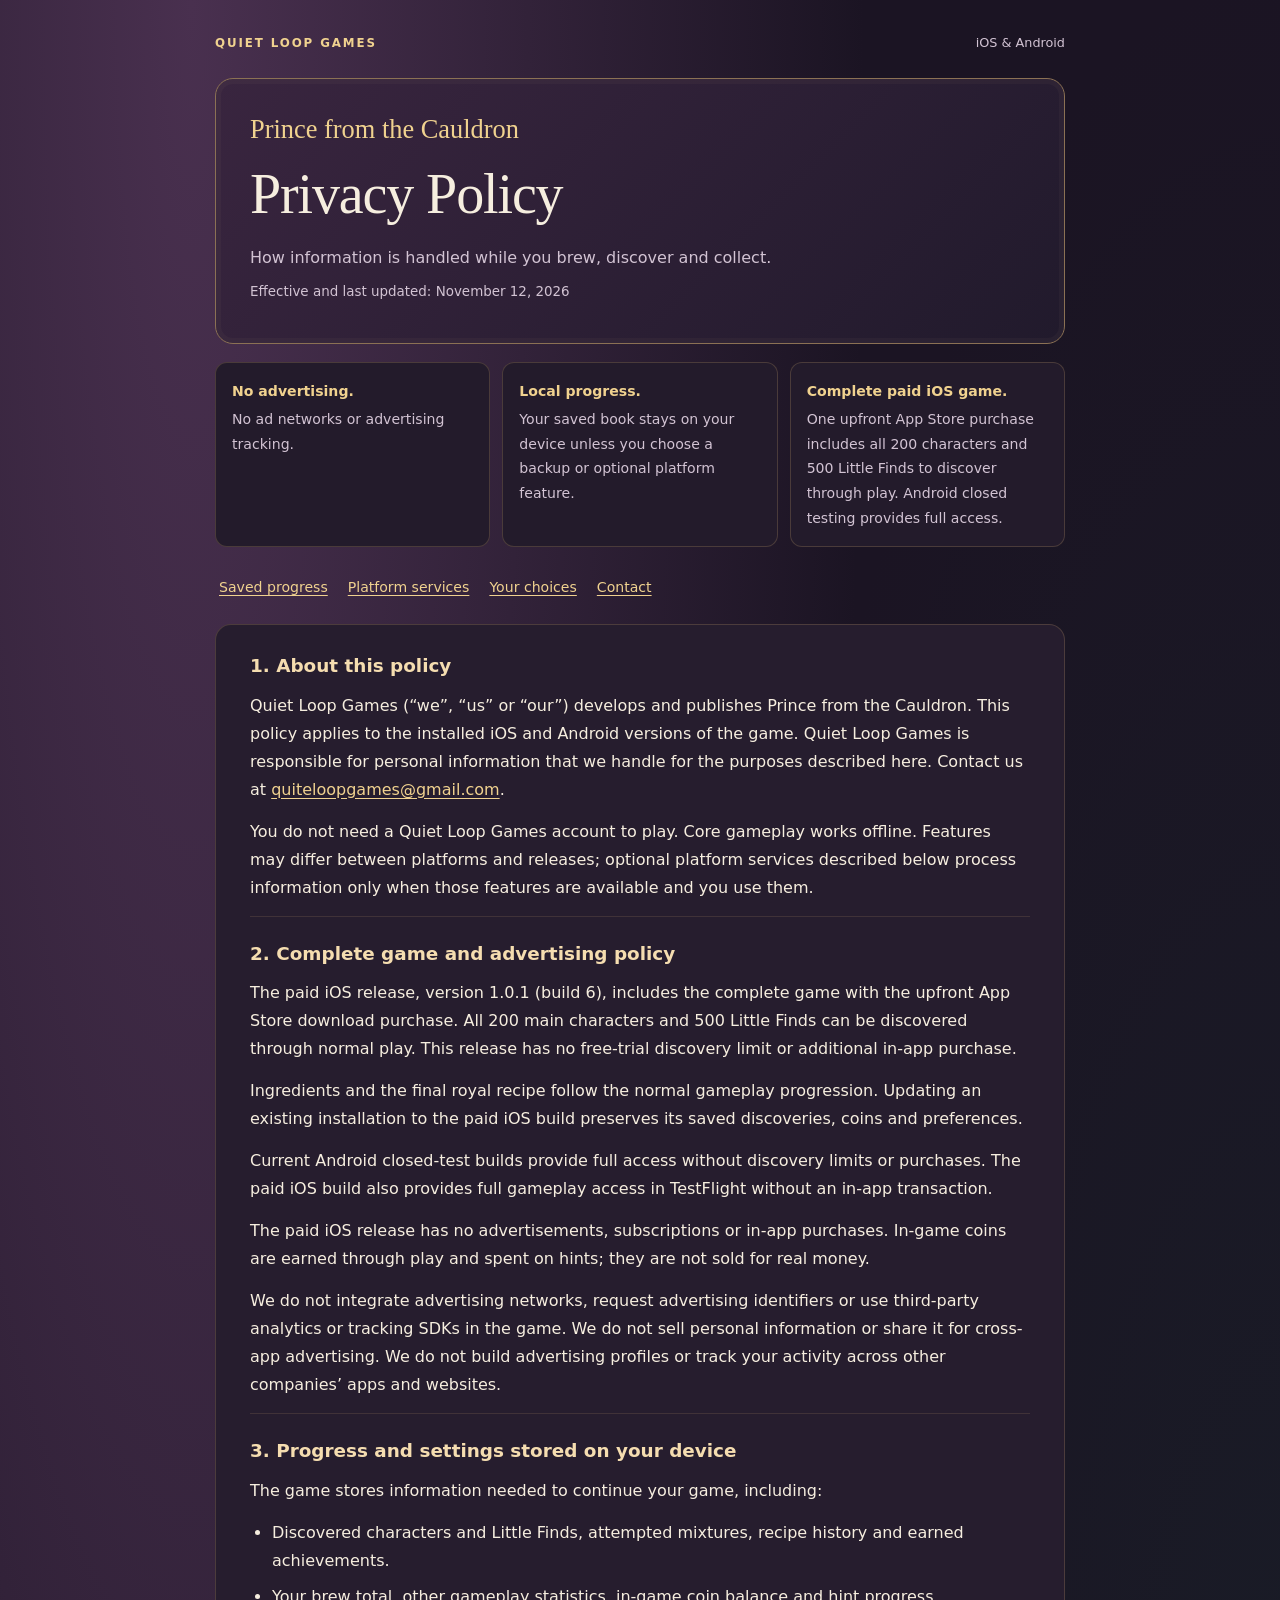
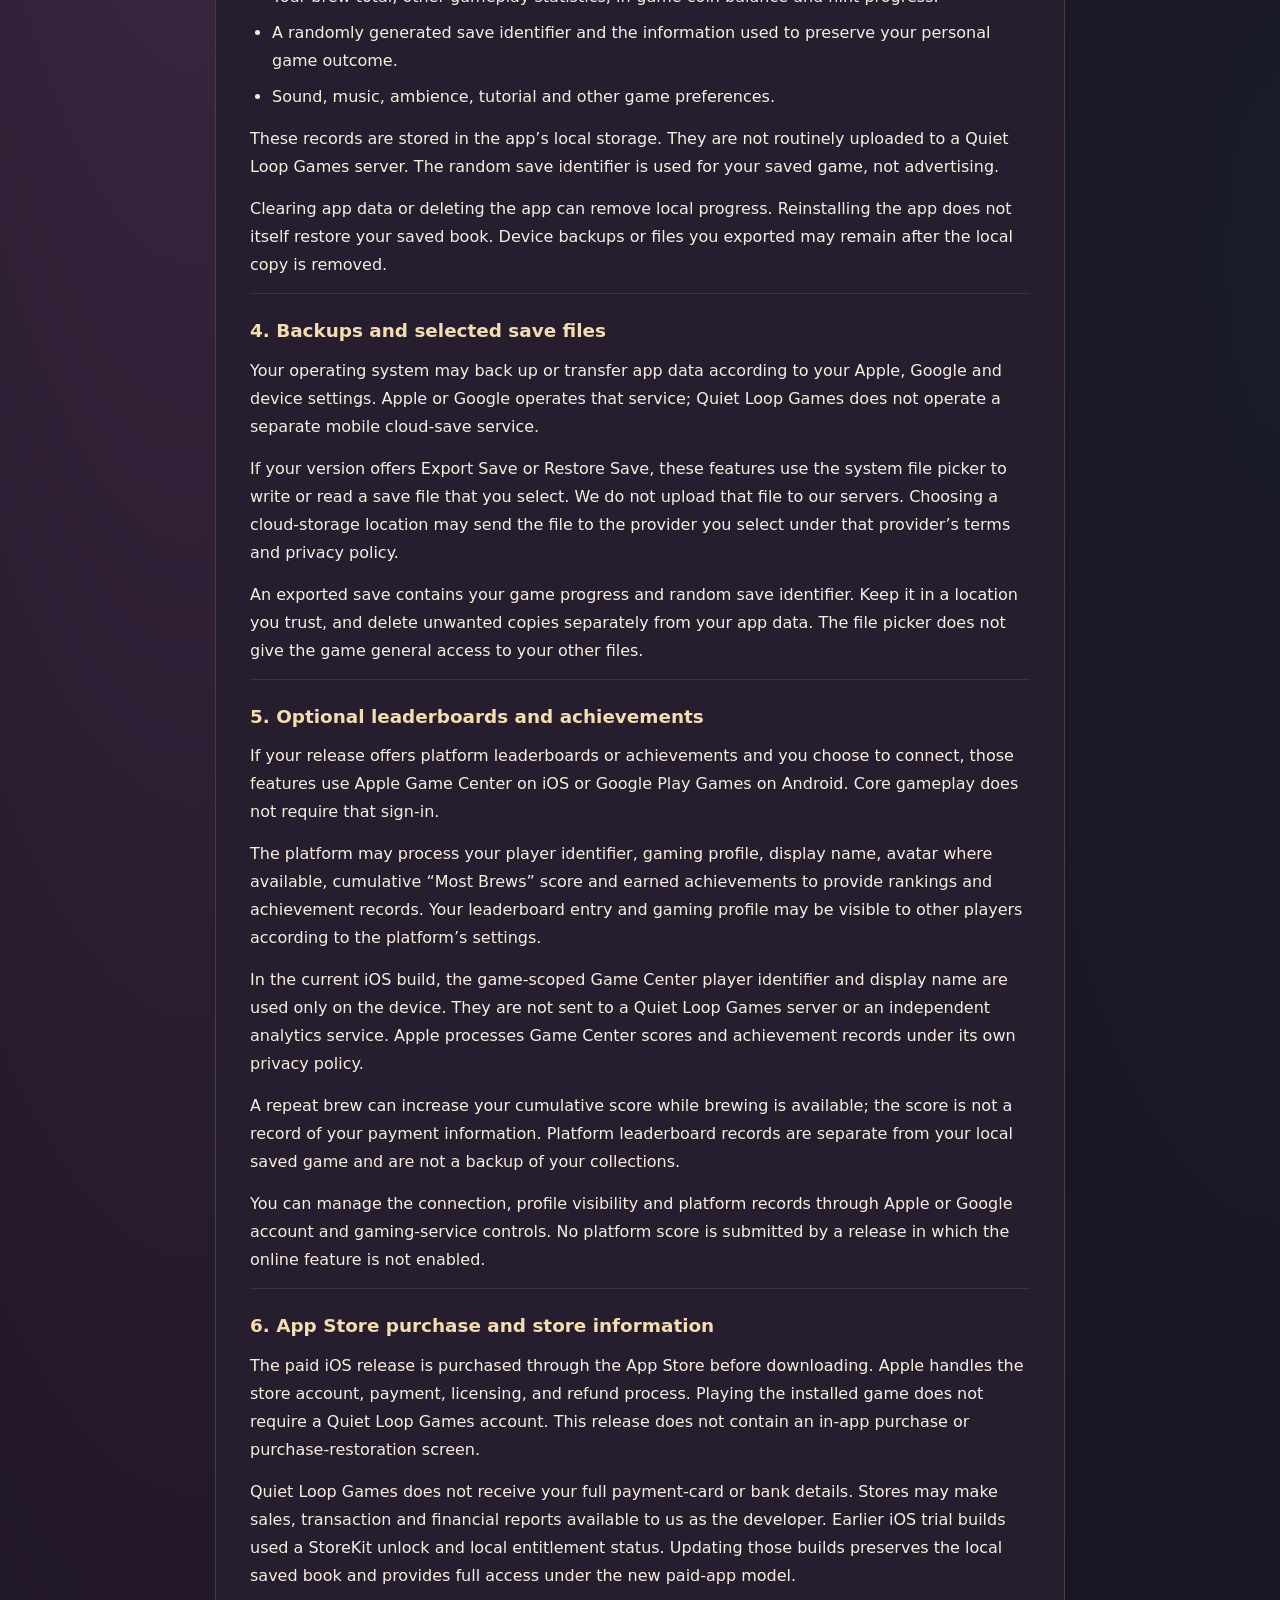
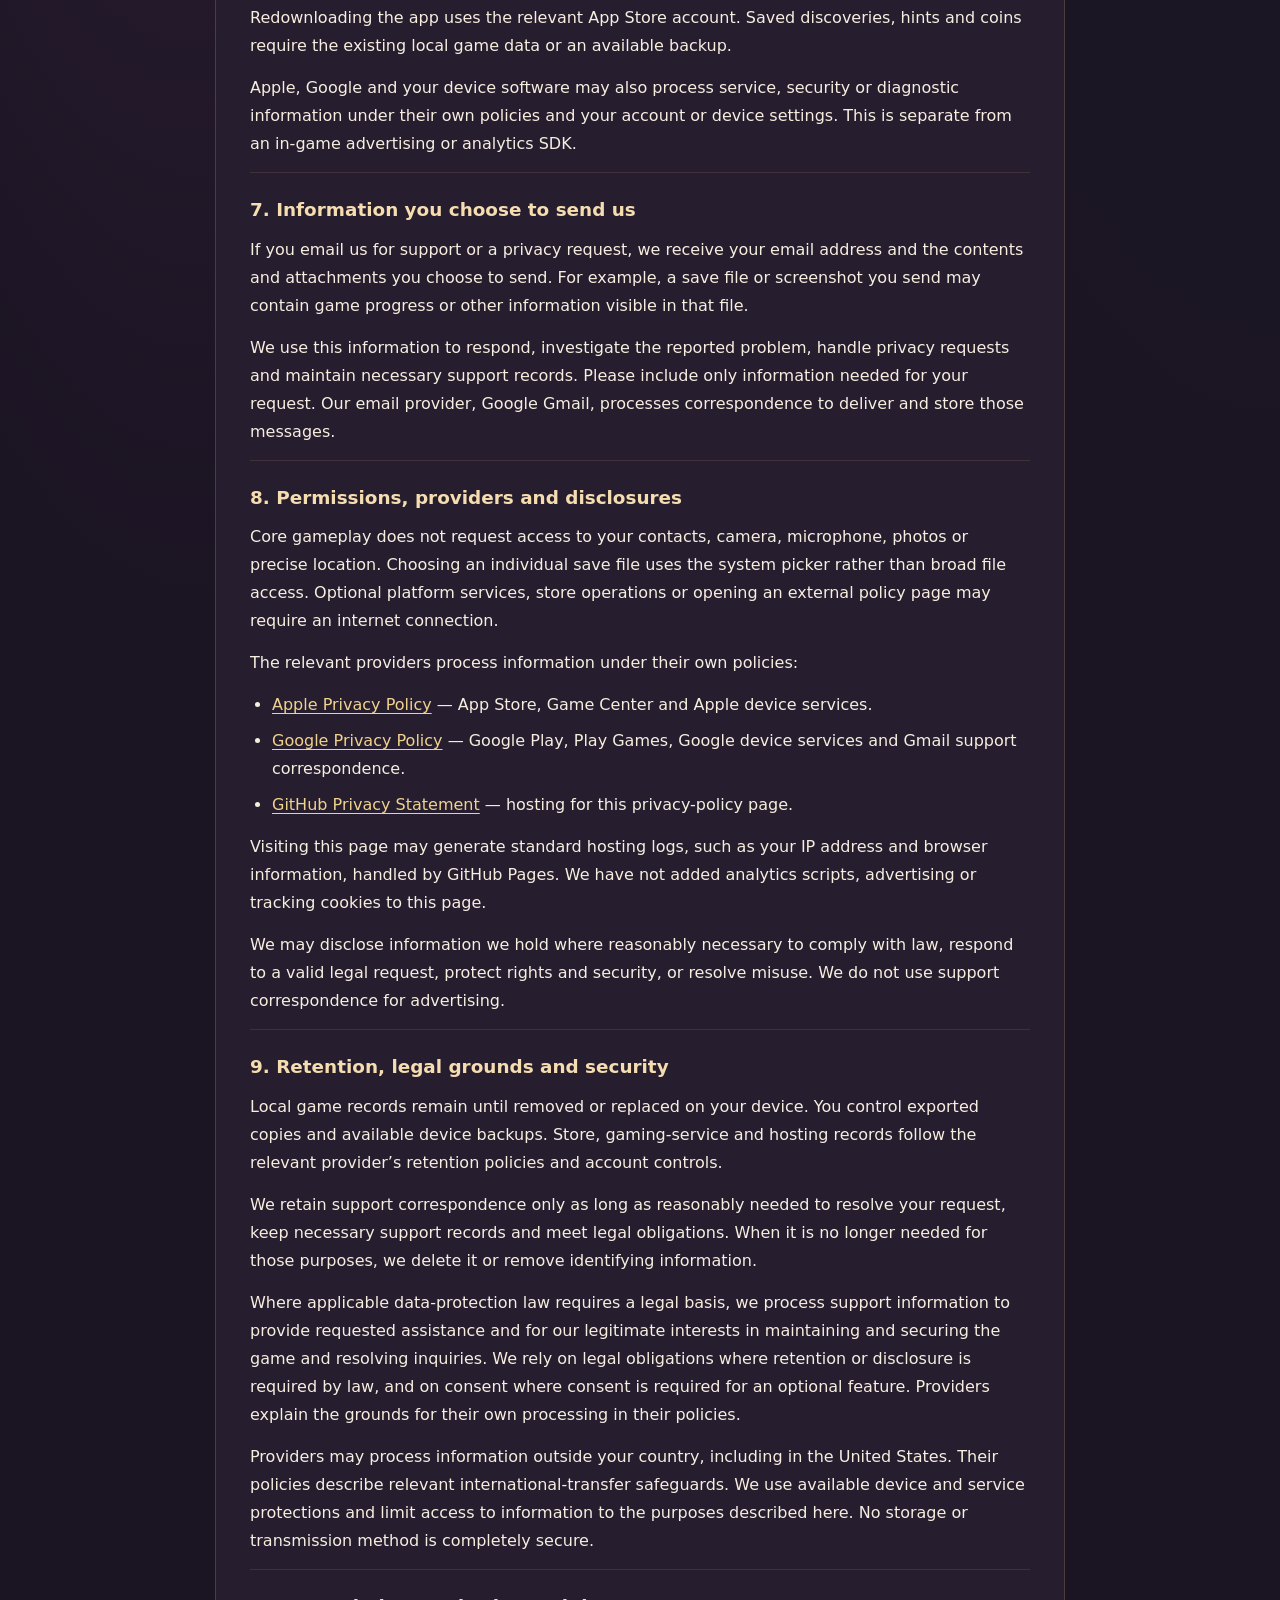
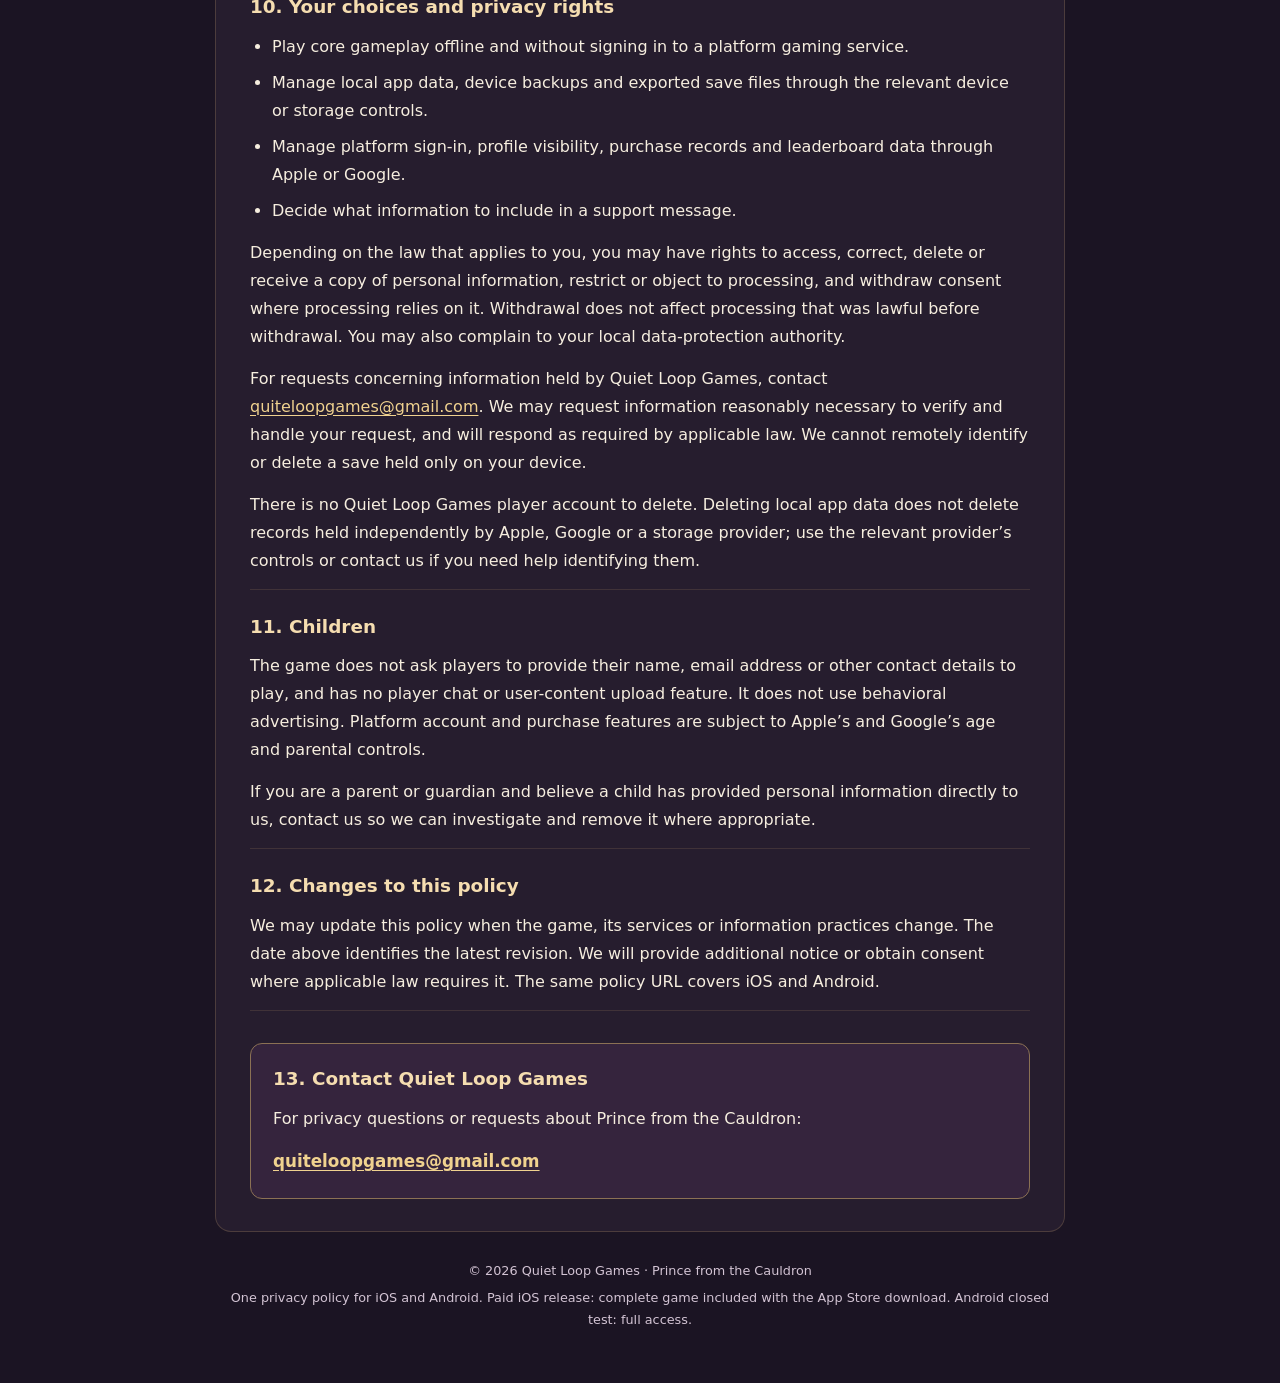
==== commit aba0180b: "Clarify complete paid iOS game and publish Prince privacy update" ====
--- a/prince-from-the-cauldron/privacy/index.html
+++ b/prince-from-the-cauldron/privacy/index.html
@@ -44,11 +44,11 @@
       <p>You do not need a Quiet Loop Games account to play. Core gameplay works offline. Features may differ between platforms and releases; optional platform services described below process information only when those features are available and you use them.</p>
     </section>
     <section id="ads">
-      <h2>2. No advertising or advertising tracking</h2>
+      <h2>2. Complete game and advertising policy</h2>
       <p>The paid iOS release, version 1.0.1 (build 6), includes the complete game with the upfront App Store download purchase. All 200 main characters and 500 Little Finds can be discovered through normal play. This release has no free-trial discovery limit or additional in-app purchase.</p>
-      <p>Ingredients and the final royal recipe follow the normal gameplay progression. In-game coins are earned through play and spent on hints. Updating an existing installation to the paid iOS build preserves its saved discoveries, coins and preferences.</p>
+      <p>Ingredients and the final royal recipe follow the normal gameplay progression. Updating an existing installation to the paid iOS build preserves its saved discoveries, coins and preferences.</p>
       <p>Current Android closed-test builds provide full access without discovery limits or purchases. The paid iOS build also provides full gameplay access in TestFlight without an in-app transaction.</p>
-      <p>There are no advertisements or subscriptions. In-game coins are earned through play and spent on hints; they are not sold for real money.</p>
+      <p>The paid iOS release has no advertisements, subscriptions or in-app purchases. In-game coins are earned through play and spent on hints; they are not sold for real money.</p>
       <p>We do not integrate advertising networks, request advertising identifiers or use third-party analytics or tracking SDKs in the game. We do not sell personal information or share it for cross-app advertising. We do not build advertising profiles or track your activity across other companies’ apps and websites.</p>
     </section>
     <section id="local">
